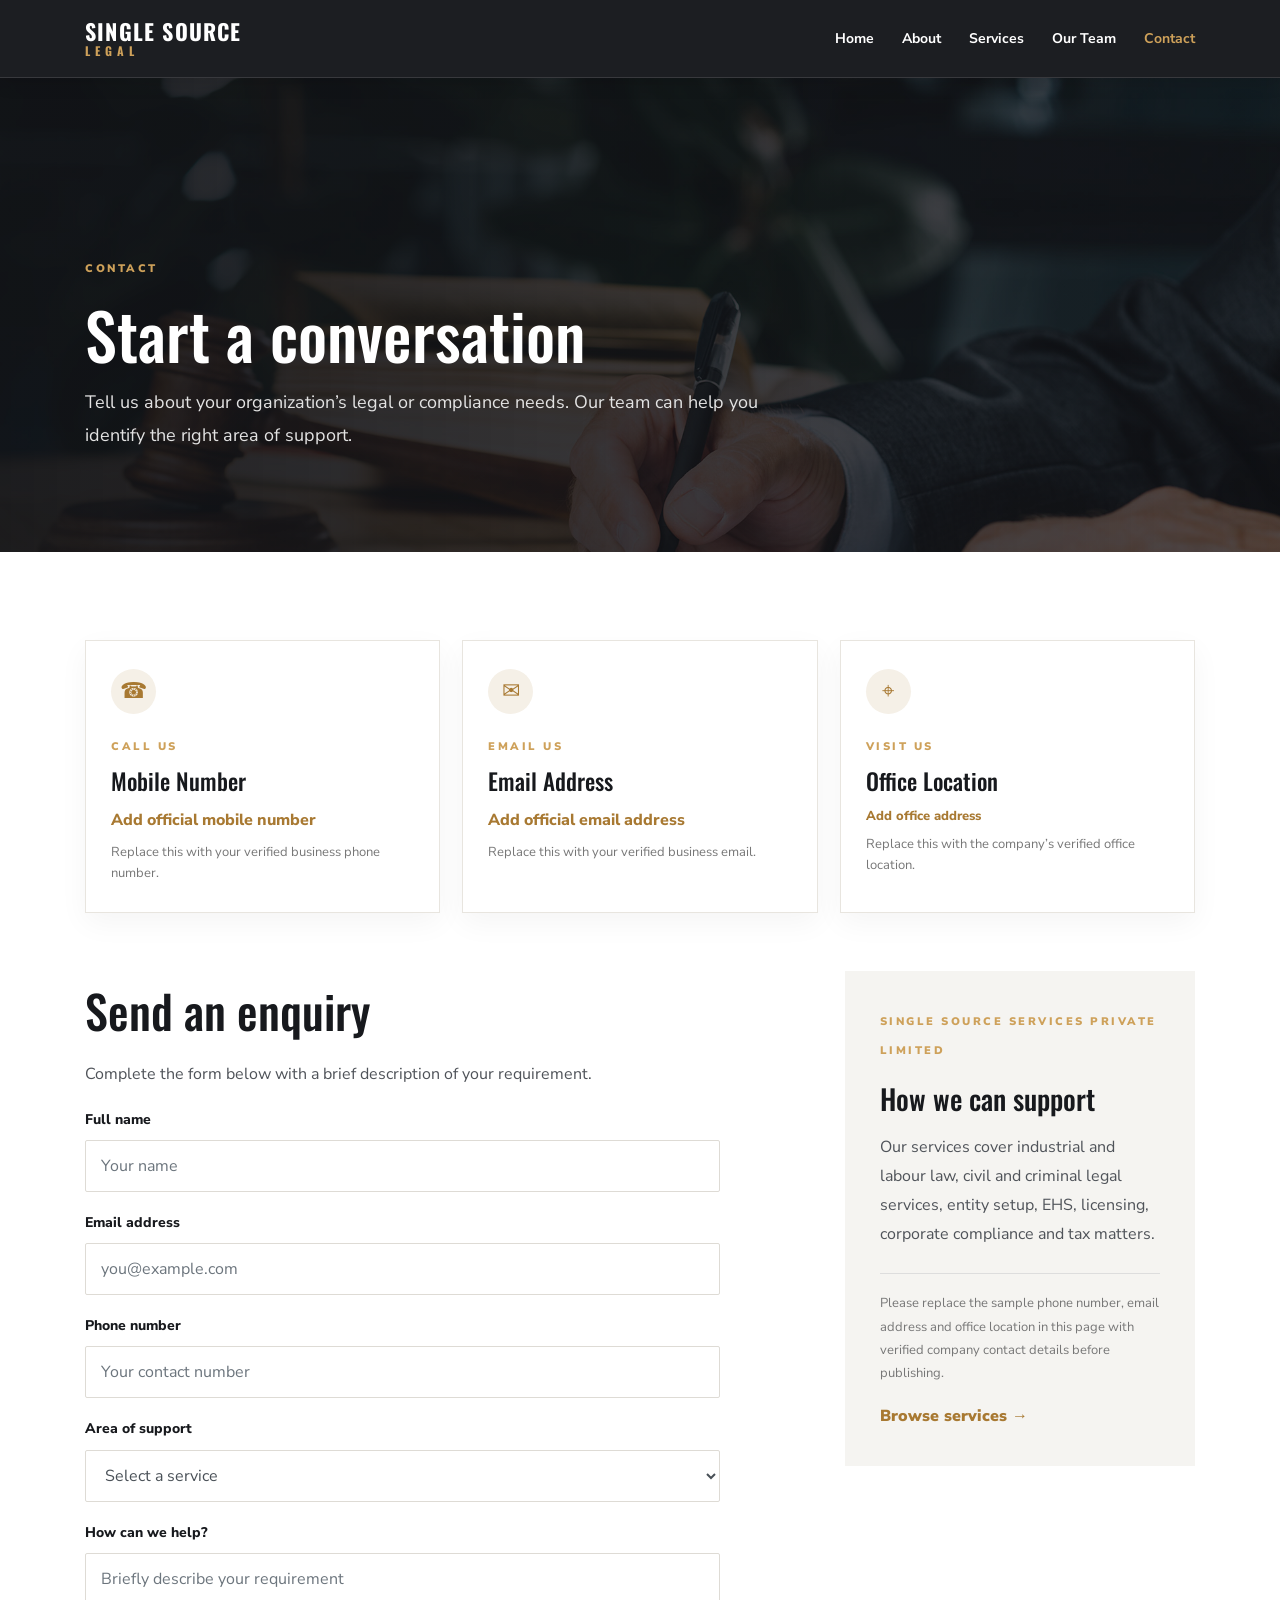
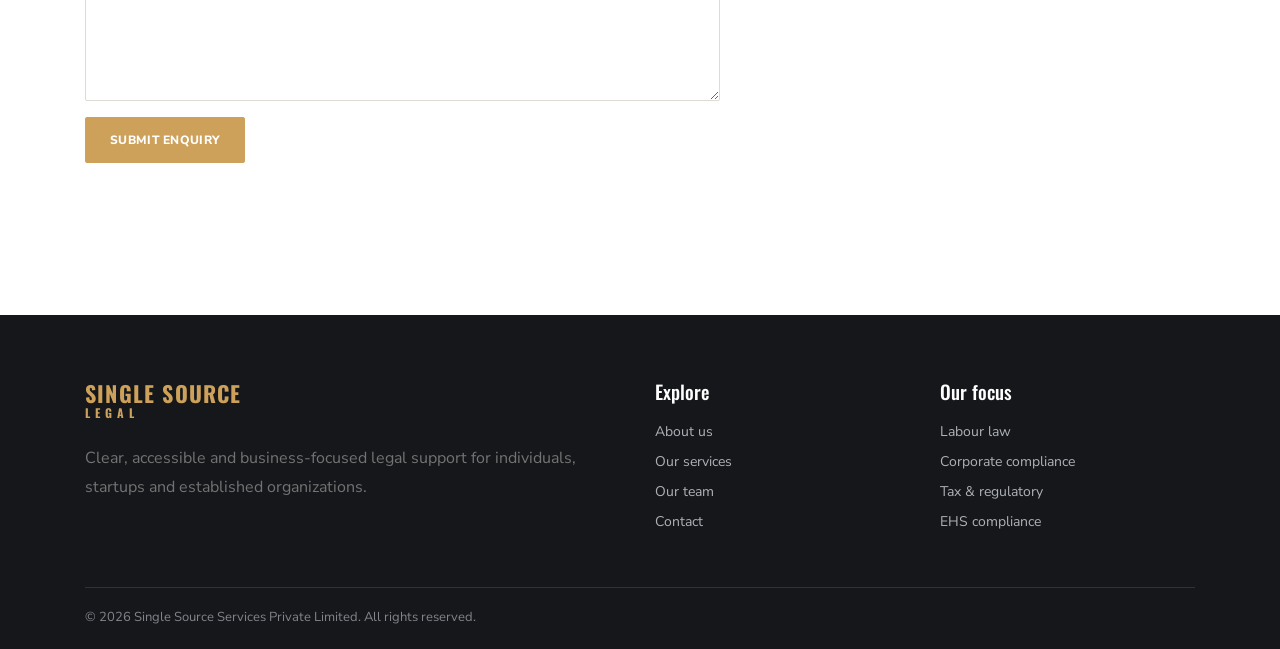
==== contact.html @ 13541a67 "first commit" ====
<!DOCTYPE html><html lang="en"><head><meta charset="utf-8"><meta name="viewport" content="width=device-width, initial-scale=1"><meta name="description" content="Single Source Legal Services provides business-focused legal, labour, corporate compliance and regulatory support."><title>Contact Us | Single Source Legal Services</title><link rel="preconnect" href="https://fonts.googleapis.com"><link href="https://fonts.googleapis.com/css?family=Nunito+Sans:300,400,600,700,800,900|Oswald:400,500,600,700" rel="stylesheet"><link rel="stylesheet" href="css/bootstrap.min.css"><link rel="stylesheet" href="fonts/icomoon/style.css"><link rel="stylesheet" href="css/style.css"><link rel="stylesheet" href="css/custom.css"></head><body><header class="site-header"><div class="container nav-wrap"><a class="brand" href="index.html">SINGLE SOURCE<span>LEGAL</span></a><button class="nav-toggle" aria-label="Toggle navigation" aria-expanded="false"><span></span><span></span><span></span></button><nav class="main-nav"><ul><li class=""><a href="index.html">Home</a></li><li class=""><a href="about.html">About</a></li><li class=""><a href="services.html">Services</a></li><li class=""><a href="team.html">Our Team</a></li><li class="active"><a href="contact.html">Contact</a></li></ul></nav></div></header><main><section class="page-hero"><div class="container"><span class="eyebrow">CONTACT</span><h1>Start a conversation</h1><p>Tell us about your organization’s legal or compliance needs. Our team can help you identify the right area of support.</p></div></section><section class="section-pad"><div class="container">
<div class="contact-info-grid">
  <article class="contact-info-card"><span class="contact-info-icon">☎</span><span class="eyebrow">CALL US</span><h3>Mobile Number</h3><a href="tel:+910000000000">Add official mobile number</a><p>Replace this with your verified business phone number.</p></article>
  <article class="contact-info-card"><span class="contact-info-icon">✉</span><span class="eyebrow">EMAIL US</span><h3>Email Address</h3><a href="mailto:info@example.com">Add official email address</a><p>Replace this with your verified business email.</p></article>
  <article class="contact-info-card"><span class="contact-info-icon">⌖</span><span class="eyebrow">VISIT US</span><h3>Office Location</h3><p class="contact-value">Add office address</p><p>Replace this with the company’s verified office location.</p></article>
</div>
<div class="row"><div class="col-lg-7 mb-5"><h2 class="section-heading">Send an enquiry</h2><p>Complete the form below with a brief description of your requirement.</p><form id="contactForm" method="POST" action="https://api.web3forms.com/submit">
<input type="hidden" name="access_key" value="YOUR_WEB3FORMS_ACCESS_KEY">
<input type="hidden" name="subject" value="New Enquiry - Single Source Legal Services">
<input type="hidden" name="from_name" value="Single Source Legal Services Website">
<input type="checkbox" name="botcheck" class="hidden" style="display:none"><div class="form-group"><label for="name">Full name</label><input class="form-control" id="name" name="name" required placeholder="Your name"></div><div class="form-group"><label for="email">Email address</label><input class="form-control" id="email" name="email" type="email" required placeholder="you@example.com"></div><div class="form-group"><label for="phone">Phone number</label><input class="form-control" id="phone" name="phone" placeholder="Your contact number"></div><div class="form-group"><label for="service">Area of support</label><select class="form-control" id="service" name="service" required><option value="">Select a service</option><option>Industrial & Labour Law Support</option><option>Civil and Criminal Legal Services</option><option>Entity Registration & Setup</option><option>EHS (Environment, Health & Safety)</option><option>Licenses, Registrations & End to End Compliance Solutions</option><option>Corporate Compliance</option><option>Tax & Regulatory Compliance</option></select></div><div class="form-group"><label for="message">How can we help?</label><textarea class="form-control" id="message" name="message" rows="5" required placeholder="Briefly describe your requirement"></textarea></div><button class="btn btn-primary" id="submitBtn" type="submit">Submit Enquiry</button><p id="formNotice" class="form-notice" role="status"></p></form></div><div class="col-lg-4 offset-lg-1"><div class="contact-panel"><span class="eyebrow">SINGLE SOURCE SERVICES PRIVATE LIMITED</span><h3>How we can support</h3><p>Our services cover industrial and labour law, civil and criminal legal services, entity setup, EHS, licensing, corporate compliance and tax matters.</p><p class="small-note">Please replace the sample phone number, email address and office location in this page with verified company contact details before publishing.</p><a class="text-link" href="services.html">Browse services →</a></div></div></div></div></section></main><footer class="site-footer"><div class="container"><div class="row"><div class="col-lg-6 mb-4"><a class="brand footer-brand" href="index.html">SINGLE SOURCE<span>LEGAL</span></a><p class="mt-3">Clear, accessible and business-focused legal support for individuals, startups and established organizations.</p></div><div class="col-lg-3 col-6"><h4>Explore</h4><a href="about.html">About us</a><a href="services.html">Our services</a><a href="team.html">Our team</a><a href="contact.html">Contact</a></div><div class="col-lg-3 col-6"><h4>Our focus</h4><a href="services.html">Labour law</a><a href="services.html">Corporate compliance</a><a href="services.html">Tax & regulatory</a><a href="services.html">EHS compliance</a></div></div><div class="copyright">© <span id="year"></span> Single Source Services Private Limited. All rights reserved.</div></div></footer><script src="js/jquery-3.3.1.min.js"></script><script src="js/bootstrap.min.js"></script><script src="js/custom.js"></script></body></html>
---- fonts/icomoon/style.css ----
@font-face {
  font-family: 'icomoon';
  src:  url('fonts/icomoon.eot?10si43');
  src:  url('fonts/icomoon.eot?10si43#iefix') format('embedded-opentype'),
    url('fonts/icomoon.ttf?10si43') format('truetype'),
    url('fonts/icomoon.woff?10si43') format('woff'),
    url('fonts/icomoon.svg?10si43#icomoon') format('svg');
  font-weight: normal;
  font-style: normal;
}

[class^="icon-"], [class*=" icon-"] {
  /* use !important to prevent issues with browser extensions that change fonts */
  font-family: 'icomoon' !important;
  speak: none;
  font-style: normal;
  font-weight: normal;
  font-variant: normal;
  text-transform: none;
  line-height: 1;

  /* Better Font Rendering =========== */
  -webkit-font-smoothing: antialiased;
  -moz-osx-font-smoothing: grayscale;
}

.icon-asterisk:before {
  content: "\f069";
}
.icon-plus:before {
  content: "\f067";
}
.icon-question:before {
  content: "\f128";
}
.icon-minus:before {
  content: "\f068";
}
.icon-glass:before {
  content: "\f000";
}
.icon-music:before {
  content: "\f001";
}
.icon-search:before {
  content: "\f002";
}
.icon-envelope-o:before {
  content: "\f003";
}
.icon-heart:before {
  content: "\f004";
}
.icon-star:before {
  content: "\f005";
}
.icon-star-o:before {
  content: "\f006";
}
.icon-user:before {
  content: "\f007";
}
.icon-film:before {
  content: "\f008";
}
.icon-th-large:before {
  content: "\f009";
}
.icon-th:before {
  content: "\f00a";
}
.icon-th-list:before {
  content: "\f00b";
}
.icon-check:before {
  content: "\f00c";
}
.icon-close:before {
  content: "\f00d";
}
.icon-remove:before {
  content: "\f00d";
}
.icon-times:before {
  content: "\f00d";
}
.icon-search-plus:before {
  content: "\f00e";
}
.icon-search-minus:before {
  content: "\f010";
}
.icon-power-off:before {
  content: "\f011";
}
.icon-signal:before {
  content: "\f012";
}
.icon-cog:before {
  content: "\f013";
}
.icon-gear:before {
  content: "\f013";
}
.icon-trash-o:before {
  content: "\f014";
}
.icon-home:before {
  content: "\f015";
}
.icon-file-o:before {
  content: "\f016";
}
.icon-clock-o:before {
  content: "\f017";
}
.icon-road:before {
  content: "\f018";
}
.icon-download:before {
  content: "\f019";
}
.icon-arrow-circle-o-down:before {
  content: "\f01a";
}
.icon-arrow-circle-o-up:before {
  content: "\f01b";
}
.icon-inbox:before {
  content: "\f01c";
}
.icon-play-circle-o:before {
  content: "\f01d";
}
.icon-repeat:before {
  content: "\f01e";
}
.icon-rotate-right:before {
  content: "\f01e";
}
.icon-refresh:before {
  content: "\f021";
}
.icon-list-alt:before {
  content: "\f022";
}
.icon-lock:before {
  content: "\f023";
}
.icon-flag:before {
  content: "\f024";
}
.icon-headphones:before {
  content: "\f025";
}
.icon-volume-off:before {
  content: "\f026";
}
.icon-volume-down:before {
  content: "\f027";
}
.icon-volume-up:before {
  content: "\f028";
}
.icon-qrcode:before {
  content: "\f029";
}
.icon-barcode:before {
  content: "\f02a";
}
.icon-tag:before {
  content: "\f02b";
}
.icon-tags:before {
  content: "\f02c";
}
.icon-book:before {
  content: "\f02d";
}
.icon-bookmark:before {
  content: "\f02e";
}
.icon-print:before {
  content: "\f02f";
}
.icon-camera:before {
  content: "\f030";
}
.icon-font:before {
  content: "\f031";
}
.icon-bold:before {
  content: "\f032";
}
.icon-italic:before {
  content: "\f033";
}
.icon-text-height:before {
  content: "\f034";
}
.icon-text-width:before {
  content: "\f035";
}
.icon-align-left:before {
  content: "\f036";
}
.icon-align-center:before {
  content: "\f037";
}
.icon-align-right:before {
  content: "\f038";
}
.icon-align-justify:before {
  content: "\f039";
}
.icon-list:before {
  content: "\f03a";
}
.icon-dedent:before {
  content: "\f03b";
}
.icon-outdent:before {
  content: "\f03b";
}
.icon-indent:before {
  content: "\f03c";
}
.icon-video-camera:before {
  content: "\f03d";
}
.icon-image:before {
  content: "\f03e";
}
.icon-photo:before {
  content: "\f03e";
}
.icon-picture-o:before {
  content: "\f03e";
}
.icon-pencil:before {
  content: "\f040";
}
.icon-map-marker:before {
  content: "\f041";
}
.icon-adjust:before {
  content: "\f042";
}
.icon-tint:before {
  content: "\f043";
}
.icon-edit:before {
  content: "\f044";
}
.icon-pencil-square-o:before {
  content: "\f044";
}
.icon-share-square-o:before {
  content: "\f045";
}
.icon-check-square-o:before {
  content: "\f046";
}
.icon-arrows:before {
  content: "\f047";
}
.icon-step-backward:before {
  content: "\f048";
}
.icon-fast-backward:before {
  content: "\f049";
}
.icon-backward:before {
  content: "\f04a";
}
.icon-play:before {
  content: "\f04b";
}
.icon-pause:before {
  content: "\f04c";
}
.icon-stop:before {
  content: "\f04d";
}
.icon-forward:before {
  content: "\f04e";
}
.icon-fast-forward:before {
  content: "\f050";
}
.icon-step-forward:before {
  content: "\f051";
}
.icon-eject:before {
  content: "\f052";
}
.icon-chevron-left:before {
  content: "\f053";
}
.icon-chevron-right:before {
  content: "\f054";
}
.icon-plus-circle:before {
  content: "\f055";
}
.icon-minus-circle:before {
  content: "\f056";
}
.icon-times-circle:before {
  content: "\f057";
}
.icon-check-circle:before {
  content: "\f058";
}
.icon-question-circle:before {
  content: "\f059";
}
.icon-info-circle:before {
  content: "\f05a";
}
.icon-crosshairs:before {
  content: "\f05b";
}
.icon-times-circle-o:before {
  content: "\f05c";
}
.icon-check-circle-o:before {
  content: "\f05d";
}
.icon-ban:before {
  content: "\f05e";
}
.icon-arrow-left:before {
  content: "\f060";
}
.icon-arrow-right:before {
  content: "\f061";
}
.icon-arrow-up:before {
  content: "\f062";
}
.icon-arrow-down:before {
  content: "\f063";
}
.icon-mail-forward:before {
  content: "\f064";
}
.icon-share:before {
  content: "\f064";
}
.icon-expand:before {
  content: "\f065";
}
.icon-compress:before {
  content: "\f066";
}
.icon-exclamation-circle:before {
  content: "\f06a";
}
.icon-gift:before {
  content: "\f06b";
}
.icon-leaf:before {
  content: "\f06c";
}
.icon-fire:before {
  content: "\f06d";
}
.icon-eye:before {
  content: "\f06e";
}
.icon-eye-slash:before {
  content: "\f070";
}
.icon-exclamation-triangle:before {
  content: "\f071";
}
.icon-warning:before {
  content: "\f071";
}
.icon-plane:before {
  content: "\f072";
}
.icon-calendar:before {
  content: "\f073";
}
.icon-random:before {
  content: "\f074";
}
.icon-comment:before {
  content: "\f075";
}
.icon-magnet:before {
  content: "\f076";
}
.icon-chevron-up:before {
  content: "\f077";
}
.icon-chevron-down:before {
  content: "\f078";
}
.icon-retweet:before {
  content: "\f079";
}
.icon-shopping-cart:before {
  content: "\f07a";
}
.icon-folder:before {
  content: "\f07b";
}
.icon-folder-open:before {
  content: "\f07c";
}
.icon-arrows-v:before {
  content: "\f07d";
}
.icon-arrows-h:before {
  content: "\f07e";
}
.icon-bar-chart:before {
  content: "\f080";
}
.icon-bar-chart-o:before {
  content: "\f080";
}
.icon-twitter-square:before {
  content: "\f081";
}
.icon-facebook-square:before {
  content: "\f082";
}
.icon-camera-retro:before {
  content: "\f083";
}
.icon-key:before {
  content: "\f084";
}
.icon-cogs:before {
  content: "\f085";
}
.icon-gears:before {
  content: "\f085";
}
.icon-comments:before {
  content: "\f086";
}
.icon-thumbs-o-up:before {
  content: "\f087";
}
.icon-thumbs-o-down:before {
  content: "\f088";
}
.icon-star-half:before {
  content: "\f089";
}
.icon-heart-o:before {
  content: "\f08a";
}
.icon-sign-out:before {
  content: "\f08b";
}
.icon-linkedin-square:before {
  content: "\f08c";
}
.icon-thumb-tack:before {
  content: "\f08d";
}
.icon-external-link:before {
  content: "\f08e";
}
.icon-sign-in:before {
  content: "\f090";
}
.icon-trophy:before {
  content: "\f091";
}
.icon-github-square:before {
  content: "\f092";
}
.icon-upload:before {
  content: "\f093";
}
.icon-lemon-o:before {
  content: "\f094";
}
.icon-phone:before {
  content: "\f095";
}
.icon-square-o:before {
  content: "\f096";
}
.icon-bookmark-o:before {
  content: "\f097";
}
.icon-phone-square:before {
  content: "\f098";
}
.icon-twitter:before {
  content: "\f099";
}
.icon-facebook:before {
  content: "\f09a";
}
.icon-facebook-f:before {
  content: "\f09a";
}
.icon-github:before {
  content: "\f09b";
}
.icon-unlock:before {
  content: "\f09c";
}
.icon-credit-card:before {
  content: "\f09d";
}
.icon-feed:before {
  content: "\f09e";
}
.icon-rss:before {
  content: "\f09e";
}
.icon-hdd-o:before {
  content: "\f0a0";
}
.icon-bullhorn:before {
  content: "\f0a1";
}
.icon-bell-o:before {
  content: "\f0a2";
}
.icon-certificate:before {
  content: "\f0a3";
}
.icon-hand-o-right:before {
  content: "\f0a4";
}
.icon-hand-o-left:before {
  content: "\f0a5";
}
.icon-hand-o-up:before {
  content: "\f0a6";
}
.icon-hand-o-down:before {
  content: "\f0a7";
}
.icon-arrow-circle-left:before {
  content: "\f0a8";
}
.icon-arrow-circle-right:before {
  content: "\f0a9";
}
.icon-arrow-circle-up:before {
  content: "\f0aa";
}
.icon-arrow-circle-down:before {
  content: "\f0ab";
}
.icon-globe:before {
  content: "\f0ac";
}
.icon-wrench:before {
  content: "\f0ad";
}
.icon-tasks:before {
  content: "\f0ae";
}
.icon-filter:before {
  content: "\f0b0";
}
.icon-briefcase:before {
  content: "\f0b1";
}
.icon-arrows-alt:before {
  content: "\f0b2";
}
.icon-group:before {
  content: "\f0c0";
}
.icon-users:before {
  content: "\f0c0";
}
.icon-chain:before {
  content: "\f0c1";
}
.icon-link:before {
  content: "\f0c1";
}
.icon-cloud:before {
  content: "\f0c2";
}
.icon-flask:before {
  content: "\f0c3";
}
.icon-cut:before {
  content: "\f0c4";
}
.icon-scissors:before {
  content: "\f0c4";
}
.icon-copy:before {
  content: "\f0c5";
}
.icon-files-o:before {
  content: "\f0c5";
}
.icon-paperclip:before {
  content: "\f0c6";
}
.icon-floppy-o:before {
  content: "\f0c7";
}
.icon-save:before {
  content: "\f0c7";
}
.icon-square:before {
  content: "\f0c8";
}
.icon-bars:before {
  content: "\f0c9";
}
.icon-navicon:before {
  content: "\f0c9";
}
.icon-reorder:before {
  content: "\f0c9";
}
.icon-list-ul:before {
  content: "\f0ca";
}
.icon-list-ol:before {
  content: "\f0cb";
}
.icon-strikethrough:before {
  content: "\f0cc";
}
.icon-underline:before {
  content: "\f0cd";
}
.icon-table:before {
  content: "\f0ce";
}
.icon-magic:before {
  content: "\f0d0";
}
.icon-truck:before {
  content: "\f0d1";
}
.icon-pinterest:before {
  content: "\f0d2";
}
.icon-pinterest-square:before {
  content: "\f0d3";
}
.icon-google-plus-square:before {
  content: "\f0d4";
}
.icon-google-plus:before {
  content: "\f0d5";
}
.icon-money:before {
  content: "\f0d6";
}
.icon-caret-down:before {
  content: "\f0d7";
}
.icon-caret-up:before {
  content: "\f0d8";
}
.icon-caret-left:before {
  content: "\f0d9";
}
.icon-caret-right:before {
  content: "\f0da";
}
.icon-columns:before {
  content: "\f0db";
}
.icon-sort:before {
  content: "\f0dc";
}
.icon-unsorted:before {
  content: "\f0dc";
}
.icon-sort-desc:before {
  content: "\f0dd";
}
.icon-sort-down:before {
  content: "\f0dd";
}
.icon-sort-asc:before {
  content: "\f0de";
}
.icon-sort-up:before {
  content: "\f0de";
}
.icon-envelope:before {
  content: "\f0e0";
}
.icon-linkedin:before {
  content: "\f0e1";
}
.icon-rotate-left:before {
  content: "\f0e2";
}
.icon-undo:before {
  content: "\f0e2";
}
.icon-gavel:before {
  content: "\f0e3";
}
.icon-legal:before {
  content: "\f0e3";
}
.icon-dashboard:before {
  content: "\f0e4";
}
.icon-tachometer:before {
  content: "\f0e4";
}
.icon-comment-o:before {
  content: "\f0e5";
}
.icon-comments-o:before {
  content: "\f0e6";
}
.icon-bolt:before {
  content: "\f0e7";
}
.icon-flash:before {
  content: "\f0e7";
}
.icon-sitemap:before {
  content: "\f0e8";
}
.icon-umbrella:before {
  content: "\f0e9";
}
.icon-clipboard:before {
  content: "\f0ea";
}
.icon-paste:before {
  content: "\f0ea";
}
.icon-lightbulb-o:before {
  content: "\f0eb";
}
.icon-exchange:before {
  content: "\f0ec";
}
.icon-cloud-download:before {
  content: "\f0ed";
}
.icon-cloud-upload:before {
  content: "\f0ee";
}
.icon-user-md:before {
  content: "\f0f0";
}
.icon-stethoscope:before {
  content: "\f0f1";
}
.icon-suitcase:before {
  content: "\f0f2";
}
.icon-bell:before {
  content: "\f0f3";
}
.icon-coffee:before {
  content: "\f0f4";
}
.icon-cutlery:before {
  content: "\f0f5";
}
.icon-file-text-o:before {
  content: "\f0f6";
}
.icon-building-o:before {
  content: "\f0f7";
}
.icon-hospital-o:before {
  content: "\f0f8";
}
.icon-ambulance:before {
  content: "\f0f9";
}
.icon-medkit:before {
  content: "\f0fa";
}
.icon-fighter-jet:before {
  content: "\f0fb";
}
.icon-beer:before {
  content: "\f0fc";
}
.icon-h-square:before {
  content: "\f0fd";
}
.icon-plus-square:before {
  content: "\f0fe";
}
.icon-angle-double-left:before {
  content: "\f100";
}
.icon-angle-double-right:before {
  content: "\f101";
}
.icon-angle-double-up:before {
  content: "\f102";
}
.icon-angle-double-down:before {
  content: "\f103";
}
.icon-angle-left:before {
  content: "\f104";
}
.icon-angle-right:before {
  content: "\f105";
}
.icon-angle-up:before {
  content: "\f106";
}
.icon-angle-down:before {
  content: "\f107";
}
.icon-desktop:before {
  content: "\f108";
}
.icon-laptop:before {
  content: "\f109";
}
.icon-tablet:before {
  content: "\f10a";
}
.icon-mobile:before {
  content: "\f10b";
}
.icon-mobile-phone:before {
  content: "\f10b";
}
.icon-circle-o:before {
  content: "\f10c";
}
.icon-quote-left:before {
  content: "\f10d";
}
.icon-quote-right:before {
  content: "\f10e";
}
.icon-spinner:before {
  content: "\f110";
}
.icon-circle:before {
  content: "\f111";
}
.icon-mail-reply:before {
  content: "\f112";
}
.icon-reply:before {
  content: "\f112";
}
.icon-github-alt:before {
  content: "\f113";
}
.icon-folder-o:before {
  content: "\f114";
}
.icon-folder-open-o:before {
  content: "\f115";
}
.icon-smile-o:before {
  content: "\f118";
}
.icon-frown-o:before {
  content: "\f119";
}
.icon-meh-o:before {
  content: "\f11a";
}
.icon-gamepad:before {
  content: "\f11b";
}
.icon-keyboard-o:before {
  content: "\f11c";
}
.icon-flag-o:before {
  content: "\f11d";
}
.icon-flag-checkered:before {
  content: "\f11e";
}
.icon-terminal:before {
  content: "\f120";
}
.icon-code:before {
  content: "\f121";
}
.icon-mail-reply-all:before {
  content: "\f122";
}
.icon-reply-all:before {
  content: "\f122";
}
.icon-star-half-empty:before {
  content: "\f123";
}
.icon-star-half-full:before {
  content: "\f123";
}
.icon-star-half-o:before {
  content: "\f123";
}
.icon-location-arrow:before {
  content: "\f124";
}
.icon-crop:before {
  content: "\f125";
}
.icon-code-fork:before {
  content: "\f126";
}
.icon-chain-broken:before {
  content: "\f127";
}
.icon-unlink:before {
  content: "\f127";
}
.icon-info:before {
  content: "\f129";
}
.icon-exclamation:before {
  content: "\f12a";
}
.icon-superscript:before {
  content: "\f12b";
}
.icon-subscript:before {
  content: "\f12c";
}
.icon-eraser:before {
  content: "\f12d";
}
.icon-puzzle-piece:before {
  content: "\f12e";
}
.icon-microphone:before {
  content: "\f130";
}
.icon-microphone-slash:before {
  content: "\f131";
}
.icon-shield:before {
  content: "\f132";
}
.icon-calendar-o:before {
  content: "\f133";
}
.icon-fire-extinguisher:before {
  content: "\f134";
}
.icon-rocket:before {
  content: "\f135";
}
.icon-maxcdn:before {
  content: "\f136";
}
.icon-chevron-circle-left:before {
  content: "\f137";
}
.icon-chevron-circle-right:before {
  content: "\f138";
}
.icon-chevron-circle-up:before {
  content: "\f139";
}
.icon-chevron-circle-down:before {
  content: "\f13a";
}
.icon-html5:before {
  content: "\f13b";
}
.icon-css3:before {
  content: "\f13c";
}
.icon-anchor:before {
  content: "\f13d";
}
.icon-unlock-alt:before {
  content: "\f13e";
}
.icon-bullseye:before {
  content: "\f140";
}
.icon-ellipsis-h:before {
  content: "\f141";
}
.icon-ellipsis-v:before {
  content: "\f142";
}
.icon-rss-square:before {
  content: "\f143";
}
.icon-play-circle:before {
  content: "\f144";
}
.icon-ticket:before {
  content: "\f145";
}
.icon-minus-square:before {
  content: "\f146";
}
.icon-minus-square-o:before {
  content: "\f147";
}
.icon-level-up:before {
  content: "\f148";
}
.icon-level-down:before {
  content: "\f149";
}
.icon-check-square:before {
  content: "\f14a";
}
.icon-pencil-square:before {
  content: "\f14b";
}
.icon-external-link-square:before {
  content: "\f14c";
}
.icon-share-square:before {
  content: "\f14d";
}
.icon-compass:before {
  content: "\f14e";
}
.icon-caret-square-o-down:before {
  content: "\f150";
}
.icon-toggle-down:before {
  content: "\f150";
}
.icon-caret-square-o-up:before {
  content: "\f151";
}
.icon-toggle-up:before {
  content: "\f151";
}
.icon-caret-square-o-right:before {
  content: "\f152";
}
.icon-toggle-right:before {
  content: "\f152";
}
.icon-eur:before {
  content: "\f153";
}
.icon-euro:before {
  content: "\f153";
}
.icon-gbp:before {
  content: "\f154";
}
.icon-dollar:before {
  content: "\f155";
}
.icon-usd:before {
  content: "\f155";
}
.icon-inr:before {
  content: "\f156";
}
.icon-rupee:before {
  content: "\f156";
}
.icon-cny:before {
  content: "\f157";
}
.icon-jpy:before {
  content: "\f157";
}
.icon-rmb:before {
  content: "\f157";
}
.icon-yen:before {
  content: "\f157";
}
.icon-rouble:before {
  content: "\f158";
}
.icon-rub:before {
  content: "\f158";
}
.icon-ruble:before {
  content: "\f158";
}
.icon-krw:before {
  content: "\f159";
}
.icon-won:before {
  content: "\f159";
}
.icon-bitcoin:before {
  content: "\f15a";
}
.icon-btc:before {
  content: "\f15a";
}
.icon-file:before {
  content: "\f15b";
}
.icon-file-text:before {
  content: "\f15c";
}
.icon-sort-alpha-asc:before {
  content: "\f15d";
}
.icon-sort-alpha-desc:before {
  content: "\f15e";
}
.icon-sort-amount-asc:before {
  content: "\f160";
}
.icon-sort-amount-desc:before {
  content: "\f161";
}
.icon-sort-numeric-asc:before {
  content: "\f162";
}
.icon-sort-numeric-desc:before {
  content: "\f163";
}
.icon-thumbs-up:before {
  content: "\f164";
}
.icon-thumbs-down:before {
  content: "\f165";
}
.icon-youtube-square:before {
  content: "\f166";
}
.icon-youtube:before {
  content: "\f167";
}
.icon-xing:before {
  content: "\f168";
}
.icon-xing-square:before {
  content: "\f169";
}
.icon-youtube-play:before {
  content: "\f16a";
}
.icon-dropbox:before {
  content: "\f16b";
}
.icon-stack-overflow:before {
  content: "\f16c";
}
.icon-instagram:before {
  content: "\f16d";
}
.icon-flickr:before {
  content: "\f16e";
}
.icon-adn:before {
  content: "\f170";
}
.icon-bitbucket:before {
  content: "\f171";
}
.icon-bitbucket-square:before {
  content: "\f172";
}
.icon-tumblr:before {
  content: "\f173";
}
.icon-tumblr-square:before {
  content: "\f174";
}
.icon-long-arrow-down:before {
  content: "\f175";
}
.icon-long-arrow-up:before {
  content: "\f176";
}
.icon-long-arrow-left:before {
  content: "\f177";
}
.icon-long-arrow-right:before {
  content: "\f178";
}
.icon-apple:before {
  content: "\f179";
}
.icon-windows:before {
  content: "\f17a";
}
.icon-android:before {
  content: "\f17b";
}
.icon-linux:before {
  content: "\f17c";
}
.icon-dribbble:before {
  content: "\f17d";
}
.icon-skype:before {
  content: "\f17e";
}
.icon-foursquare:before {
  content: "\f180";
}
.icon-trello:before {
  content: "\f181";
}
.icon-female:before {
  content: "\f182";
}
.icon-male:before {
  content: "\f183";
}
.icon-gittip:before {
  content: "\f184";
}
.icon-gratipay:before {
  content: "\f184";
}
.icon-sun-o:before {
  content: "\f185";
}
.icon-moon-o:before {
  content: "\f186";
}
.icon-archive:before {
  content: "\f187";
}
.icon-bug:before {
  content: "\f188";
}
.icon-vk:before {
  content: "\f189";
}
.icon-weibo:before {
  content: "\f18a";
}
.icon-renren:before {
  content: "\f18b";
}
.icon-pagelines:before {
  content: "\f18c";
}
.icon-stack-exchange:before {
  content: "\f18d";
}
.icon-arrow-circle-o-right:before {
  content: "\f18e";
}
.icon-arrow-circle-o-left:before {
  content: "\f190";
}
.icon-caret-square-o-left:before {
  content: "\f191";
}
.icon-toggle-left:before {
  content: "\f191";
}
.icon-dot-circle-o:before {
  content: "\f192";
}
.icon-wheelchair:before {
  content: "\f193";
}
.icon-vimeo-square:before {
  content: "\f194";
}
.icon-try:before {
  content: "\f195";
}
.icon-turkish-lira:before {
  content: "\f195";
}
.icon-plus-square-o:before {
  content: "\f196";
}
.icon-space-shuttle:before {
  content: "\f197";
}
.icon-slack:before {
  content: "\f198";
}
.icon-envelope-square:before {
  content: "\f199";
}
.icon-wordpress:before {
  content: "\f19a";
}
.icon-openid:before {
  content: "\f19b";
}
.icon-bank:before {
  content: "\f19c";
}
.icon-institution:before {
  content: "\f19c";
}
.icon-university:before {
  content: "\f19c";
}
.icon-graduation-cap:before {
  content: "\f19d";
}
.icon-mortar-board:before {
  content: "\f19d";
}
.icon-yahoo:before {
  content: "\f19e";
}
.icon-google:before {
  content: "\f1a0";
}
.icon-reddit:before {
  content: "\f1a1";
}
.icon-reddit-square:before {
  content: "\f1a2";
}
.icon-stumbleupon-circle:before {
  content: "\f1a3";
}
.icon-stumbleupon:before {
  content: "\f1a4";
}
.icon-delicious:before {
  content: "\f1a5";
}
.icon-digg:before {
  content: "\f1a6";
}
.icon-pied-piper-pp:before {
  content: "\f1a7";
}
.icon-pied-piper-alt:before {
  content: "\f1a8";
}
.icon-drupal:before {
  content: "\f1a9";
}
.icon-joomla:before {
  content: "\f1aa";
}
.icon-language:before {
  content: "\f1ab";
}
.icon-fax:before {
  content: "\f1ac";
}
.icon-building:before {
  content: "\f1ad";
}
.icon-child:before {
  content: "\f1ae";
}
.icon-paw:before {
  content: "\f1b0";
}
.icon-spoon:before {
  content: "\f1b1";
}
.icon-cube:before {
  content: "\f1b2";
}
.icon-cubes:before {
  content: "\f1b3";
}
.icon-behance:before {
  content: "\f1b4";
}
.icon-behance-square:before {
  content: "\f1b5";
}
.icon-steam:before {
  content: "\f1b6";
}
.icon-steam-square:before {
  content: "\f1b7";
}
.icon-recycle:before {
  content: "\f1b8";
}
.icon-automobile:before {
  content: "\f1b9";
}
.icon-car:before {
  content: "\f1b9";
}
.icon-cab:before {
  content: "\f1ba";
}
.icon-taxi:before {
  content: "\f1ba";
}
.icon-tree:before {
  content: "\f1bb";
}
.icon-spotify:before {
  content: "\f1bc";
}
.icon-deviantart:before {
  content: "\f1bd";
}
.icon-soundcloud:before {
  content: "\f1be";
}
.icon-database:before {
  content: "\f1c0";
}
.icon-file-pdf-o:before {
  content: "\f1c1";
}
.icon-file-word-o:before {
  content: "\f1c2";
}
.icon-file-excel-o:before {
  content: "\f1c3";
}
.icon-file-powerpoint-o:before {
  content: "\f1c4";
}
.icon-file-image-o:before {
  content: "\f1c5";
}
.icon-file-photo-o:before {
  content: "\f1c5";
}
.icon-file-picture-o:before {
  content: "\f1c5";
}
.icon-file-archive-o:before {
  content: "\f1c6";
}
.icon-file-zip-o:before {
  content: "\f1c6";
}
.icon-file-audio-o:before {
  content: "\f1c7";
}
.icon-file-sound-o:before {
  content: "\f1c7";
}
.icon-file-movie-o:before {
  content: "\f1c8";
}
.icon-file-video-o:before {
  content: "\f1c8";
}
.icon-file-code-o:before {
  content: "\f1c9";
}
.icon-vine:before {
  content: "\f1ca";
}
.icon-codepen:before {
  content: "\f1cb";
}
.icon-jsfiddle:before {
  content: "\f1cc";
}
.icon-life-bouy:before {
  content: "\f1cd";
}
.icon-life-buoy:before {
  content: "\f1cd";
}
.icon-life-ring:before {
  content: "\f1cd";
}
.icon-life-saver:before {
  content: "\f1cd";
}
.icon-support:before {
  content: "\f1cd";
}
.icon-circle-o-notch:before {
  content: "\f1ce";
}
.icon-ra:before {
  content: "\f1d0";
}
.icon-rebel:before {
  content: "\f1d0";
}
.icon-resistance:before {
  content: "\f1d0";
}
.icon-empire:before {
  content: "\f1d1";
}
.icon-ge:before {
  content: "\f1d1";
}
.icon-git-square:before {
  content: "\f1d2";
}
.icon-git:before {
  content: "\f1d3";
}
.icon-hacker-news:before {
  content: "\f1d4";
}
.icon-y-combinator-square:before {
  content: "\f1d4";
}
.icon-yc-square:before {
  content: "\f1d4";
}
.icon-tencent-weibo:before {
  content: "\f1d5";
}
.icon-qq:before {
  content: "\f1d6";
}
.icon-wechat:before {
  content: "\f1d7";
}
.icon-weixin:before {
  content: "\f1d7";
}
.icon-paper-plane:before {
  content: "\f1d8";
}
.icon-send:before {
  content: "\f1d8";
}
.icon-paper-plane-o:before {
  content: "\f1d9";
}
.icon-send-o:before {
  content: "\f1d9";
}
.icon-history:before {
  content: "\f1da";
}
.icon-circle-thin:before {
  content: "\f1db";
}
.icon-header:before {
  content: "\f1dc";
}
.icon-paragraph:before {
  content: "\f1dd";
}
.icon-sliders:before {
  content: "\f1de";
}
.icon-share-alt:before {
  content: "\f1e0";
}
.icon-share-alt-square:before {
  content: "\f1e1";
}
.icon-bomb:before {
  content: "\f1e2";
}
.icon-futbol-o:before {
  content: "\f1e3";
}
.icon-soccer-ball-o:before {
  content: "\f1e3";
}
.icon-tty:before {
  content: "\f1e4";
}
.icon-binoculars:before {
  content: "\f1e5";
}
.icon-plug:before {
  content: "\f1e6";
}
.icon-slideshare:before {
  content: "\f1e7";
}
.icon-twitch:before {
  content: "\f1e8";
}
.icon-yelp:before {
  content: "\f1e9";
}
.icon-newspaper-o:before {
  content: "\f1ea";
}
.icon-wifi:before {
  content: "\f1eb";
}
.icon-calculator:before {
  content: "\f1ec";
}
.icon-paypal:before {
  content: "\f1ed";
}
.icon-google-wallet:before {
  content: "\f1ee";
}
.icon-cc-visa:before {
  content: "\f1f0";
}
.icon-cc-mastercard:before {
  content: "\f1f1";
}
.icon-cc-discover:before {
  content: "\f1f2";
}
.icon-cc-amex:before {
  content: "\f1f3";
}
.icon-cc-paypal:before {
  content: "\f1f4";
}
.icon-cc-stripe:before {
  content: "\f1f5";
}
.icon-bell-slash:before {
  content: "\f1f6";
}
.icon-bell-slash-o:before {
  content: "\f1f7";
}
.icon-trash:before {
  content: "\f1f8";
}
.icon-copyright:before {
  content: "\f1f9";
}
.icon-at:before {
  content: "\f1fa";
}
.icon-eyedropper:before {
  content: "\f1fb";
}
.icon-paint-brush:before {
  content: "\f1fc";
}
.icon-birthday-cake:before {
  content: "\f1fd";
}
.icon-area-chart:before {
  content: "\f1fe";
}
.icon-pie-chart:before {
  content: "\f200";
}
.icon-line-chart:before {
  content: "\f201";
}
.icon-lastfm:before {
  content: "\f202";
}
.icon-lastfm-square:before {
  content: "\f203";
}
.icon-toggle-off:before {
  content: "\f204";
}
.icon-toggle-on:before {
  content: "\f205";
}
.icon-bicycle:before {
  content: "\f206";
}
.icon-bus:before {
  content: "\f207";
}
.icon-ioxhost:before {
  content: "\f208";
}
.icon-angellist:before {
  content: "\f209";
}
.icon-cc:before {
  content: "\f20a";
}
.icon-ils:before {
  content: "\f20b";
}
.icon-shekel:before {
  content: "\f20b";
}
.icon-sheqel:before {
  content: "\f20b";
}
.icon-meanpath:before {
  content: "\f20c";
}
.icon-buysellads:before {
  content: "\f20d";
}
.icon-connectdevelop:before {
  content: "\f20e";
}
.icon-dashcube:before {
  content: "\f210";
}
.icon-forumbee:before {
  content: "\f211";
}
.icon-leanpub:before {
  content: "\f212";
}
.icon-sellsy:before {
  content: "\f213";
}
.icon-shirtsinbulk:before {
  content: "\f214";
}
.icon-simplybuilt:before {
  content: "\f215";
}
.icon-skyatlas:before {
  content: "\f216";
}
.icon-cart-plus:before {
  content: "\f217";
}
.icon-cart-arrow-down:before {
  content: "\f218";
}
.icon-diamond:before {
  content: "\f219";
}
.icon-ship:before {
  content: "\f21a";
}
.icon-user-secret:before {
  content: "\f21b";
}
.icon-motorcycle:before {
  content: "\f21c";
}
.icon-street-view:before {
  content: "\f21d";
}
.icon-heartbeat:before {
  content: "\f21e";
}
.icon-venus:before {
  content: "\f221";
}
.icon-mars:before {
  content: "\f222";
}
.icon-mercury:before {
  content: "\f223";
}
.icon-intersex:before {
  content: "\f224";
}
.icon-transgender:before {
  content: "\f224";
}
.icon-transgender-alt:before {
  content: "\f225";
}
.icon-venus-double:before {
  content: "\f226";
}
.icon-mars-double:before {
  content: "\f227";
}
.icon-venus-mars:before {
  content: "\f228";
}
.icon-mars-stroke:before {
  content: "\f229";
}
.icon-mars-stroke-v:before {
  content: "\f22a";
}
.icon-mars-stroke-h:before {
  content: "\f22b";
}
.icon-neuter:before {
  content: "\f22c";
}
.icon-genderless:before {
  content: "\f22d";
}
.icon-facebook-official:before {
  content: "\f230";
}
.icon-pinterest-p:before {
  content: "\f231";
}
.icon-whatsapp:before {
  content: "\f232";
}
.icon-server:before {
  content: "\f233";
}
.icon-user-plus:before {
  content: "\f234";
}
.icon-user-times:before {
  content: "\f235";
}
.icon-bed:before {
  content: "\f236";
}
.icon-hotel:before {
  content: "\f236";
}
.icon-viacoin:before {
  content: "\f237";
}
.icon-train:before {
  content: "\f238";
}
.icon-subway:before {
  content: "\f239";
}
.icon-medium:before {
  content: "\f23a";
}
.icon-y-combinator:before {
  content: "\f23b";
}
.icon-yc:before {
  content: "\f23b";
}
.icon-optin-monster:before {
  content: "\f23c";
}
.icon-opencart:before {
  content: "\f23d";
}
.icon-expeditedssl:before {
  content: "\f23e";
}
.icon-battery:before {
  content: "\f240";
}
.icon-battery-4:before {
  content: "\f240";
}
.icon-battery-full:before {
  content: "\f240";
}
.icon-battery-3:before {
  content: "\f241";
}
.icon-battery-three-quarters:before {
  content: "\f241";
}
.icon-battery-2:before {
  content: "\f242";
}
.icon-battery-half:before {
  content: "\f242";
}
.icon-battery-1:before {
  content: "\f243";
}
.icon-battery-quarter:before {
  content: "\f243";
}
.icon-battery-0:before {
  content: "\f244";
}
.icon-battery-empty:before {
  content: "\f244";
}
.icon-mouse-pointer:before {
  content: "\f245";
}
.icon-i-cursor:before {
  content: "\f246";
}
.icon-object-group:before {
  content: "\f247";
}
.icon-object-ungroup:before {
  content: "\f248";
}
.icon-sticky-note:before {
  content: "\f249";
}
.icon-sticky-note-o:before {
  content: "\f24a";
}
.icon-cc-jcb:before {
  content: "\f24b";
}
.icon-cc-diners-club:before {
  content: "\f24c";
}
.icon-clone:before {
  content: "\f24d";
}
.icon-balance-scale:before {
  content: "\f24e";
}
.icon-hourglass-o:before {
  content: "\f250";
}
.icon-hourglass-1:before {
  content: "\f251";
}
.icon-hourglass-start:before {
  content: "\f251";
}
.icon-hourglass-2:before {
  content: "\f252";
}
.icon-hourglass-half:before {
  content: "\f252";
}
.icon-hourglass-3:before {
  content: "\f253";
}
.icon-hourglass-end:before {
  content: "\f253";
}
.icon-hourglass:before {
  content: "\f254";
}
.icon-hand-grab-o:before {
  content: "\f255";
}
.icon-hand-rock-o:before {
  content: "\f255";
}
.icon-hand-paper-o:before {
  content: "\f256";
}
.icon-hand-stop-o:before {
  content: "\f256";
}
.icon-hand-scissors-o:before {
  content: "\f257";
}
.icon-hand-lizard-o:before {
  content: "\f258";
}
.icon-hand-spock-o:before {
  content: "\f259";
}
.icon-hand-pointer-o:before {
  content: "\f25a";
}
.icon-hand-peace-o:before {
  content: "\f25b";
}
.icon-trademark:before {
  content: "\f25c";
}
.icon-registered:before {
  content: "\f25d";
}
.icon-creative-commons:before {
  content: "\f25e";
}
.icon-gg:before {
  content: "\f260";
}
.icon-gg-circle:before {
  content: "\f261";
}
.icon-tripadvisor:before {
  content: "\f262";
}
.icon-odnoklassniki:before {
  content: "\f263";
}
.icon-odnoklassniki-square:before {
  content: "\f264";
}
.icon-get-pocket:before {
  content: "\f265";
}
.icon-wikipedia-w:before {
  content: "\f266";
}
.icon-safari:before {
  content: "\f267";
}
.icon-chrome:before {
  content: "\f268";
}
.icon-firefox:before {
  content: "\f269";
}
.icon-opera:before {
  content: "\f26a";
}
.icon-internet-explorer:before {
  content: "\f26b";
}
.icon-television:before {
  content: "\f26c";
}
.icon-tv:before {
  content: "\f26c";
}
.icon-contao:before {
  content: "\f26d";
}
.icon-500px:before {
  content: "\f26e";
}
.icon-amazon:before {
  content: "\f270";
}
.icon-calendar-plus-o:before {
  content: "\f271";
}
.icon-calendar-minus-o:before {
  content: "\f272";
}
.icon-calendar-times-o:before {
  content: "\f273";
}
.icon-calendar-check-o:before {
  content: "\f274";
}
.icon-industry:before {
  content: "\f275";
}
.icon-map-pin:before {
  content: "\f276";
}
.icon-map-signs:before {
  content: "\f277";
}
.icon-map-o:before {
  content: "\f278";
}
.icon-map:before {
  content: "\f279";
}
.icon-commenting:before {
  content: "\f27a";
}
.icon-commenting-o:before {
  content: "\f27b";
}
.icon-houzz:before {
  content: "\f27c";
}
.icon-vimeo:before {
  content: "\f27d";
}
.icon-black-tie:before {
  content: "\f27e";
}
.icon-fonticons:before {
  content: "\f280";
}
.icon-reddit-alien:before {
  content: "\f281";
}
.icon-edge:before {
  content: "\f282";
}
.icon-credit-card-alt:before {
  content: "\f283";
}
.icon-codiepie:before {
  content: "\f284";
}
.icon-modx:before {
  content: "\f285";
}
.icon-fort-awesome:before {
  content: "\f286";
}
.icon-usb:before {
  content: "\f287";
}
.icon-product-hunt:before {
  content: "\f288";
}
.icon-mixcloud:before {
  content: "\f289";
}
.icon-scribd:before {
  content: "\f28a";
}
.icon-pause-circle:before {
  content: "\f28b";
}
.icon-pause-circle-o:before {
  content: "\f28c";
}
.icon-stop-circle:before {
  content: "\f28d";
}
.icon-stop-circle-o:before {
  content: "\f28e";
}
.icon-shopping-bag:before {
  content: "\f290";
}
.icon-shopping-basket:before {
  content: "\f291";
}
.icon-hashtag:before {
  content: "\f292";
}
.icon-bluetooth:before {
  content: "\f293";
}
.icon-bluetooth-b:before {
  content: "\f294";
}
.icon-percent:before {
  content: "\f295";
}
.icon-gitlab:before {
  content: "\f296";
}
.icon-wpbeginner:before {
  content: "\f297";
}
.icon-wpforms:before {
  content: "\f298";
}
.icon-envira:before {
  content: "\f299";
}
.icon-universal-access:before {
  content: "\f29a";
}
.icon-wheelchair-alt:before {
  content: "\f29b";
}
.icon-question-circle-o:before {
  content: "\f29c";
}
.icon-blind:before {
  content: "\f29d";
}
.icon-audio-description:before {
  content: "\f29e";
}
.icon-volume-control-phone:before {
  content: "\f2a0";
}
.icon-braille:before {
  content: "\f2a1";
}
.icon-assistive-listening-systems:before {
  content: "\f2a2";
}
.icon-american-sign-language-interpreting:before {
  content: "\f2a3";
}
.icon-asl-interpreting:before {
  content: "\f2a3";
}
.icon-deaf:before {
  content: "\f2a4";
}
.icon-deafness:before {
  content: "\f2a4";
}
.icon-hard-of-hearing:before {
  content: "\f2a4";
}
.icon-glide:before {
  content: "\f2a5";
}
.icon-glide-g:before {
  content: "\f2a6";
}
.icon-sign-language:before {
  content: "\f2a7";
}
.icon-signing:before {
  content: "\f2a7";
}
.icon-low-vision:before {
  content: "\f2a8";
}
.icon-viadeo:before {
  content: "\f2a9";
}
.icon-viadeo-square:before {
  content: "\f2aa";
}
.icon-snapchat:before {
  content: "\f2ab";
}
.icon-snapchat-ghost:before {
  content: "\f2ac";
}
.icon-snapchat-square:before {
  content: "\f2ad";
}
.icon-pied-piper:before {
  content: "\f2ae";
}
.icon-first-order:before {
  content: "\f2b0";
}
.icon-yoast:before {
  content: "\f2b1";
}
.icon-themeisle:before {
  content: "\f2b2";
}
.icon-google-plus-circle:before {
  content: "\f2b3";
}
.icon-google-plus-official:before {
  content: "\f2b3";
}
.icon-fa:before {
  content: "\f2b4";
}
.icon-font-awesome:before {
  content: "\f2b4";
}
.icon-handshake-o:before {
  content: "\f2b5";
}
.icon-envelope-open:before {
  content: "\f2b6";
}
.icon-envelope-open-o:before {
  content: "\f2b7";
}
.icon-linode:before {
  content: "\f2b8";
}
.icon-address-book:before {
  content: "\f2b9";
}
.icon-address-book-o:before {
  content: "\f2ba";
}
.icon-address-card:before {
  content: "\f2bb";
}
.icon-vcard:before {
  content: "\f2bb";
}
.icon-address-card-o:before {
  content: "\f2bc";
}
.icon-vcard-o:before {
  content: "\f2bc";
}
.icon-user-circle:before {
  content: "\f2bd";
}
.icon-user-circle-o:before {
  content: "\f2be";
}
.icon-user-o:before {
  content: "\f2c0";
}
.icon-id-badge:before {
  content: "\f2c1";
}
.icon-drivers-license:before {
  content: "\f2c2";
}
.icon-id-card:before {
  content: "\f2c2";
}
.icon-drivers-license-o:before {
  content: "\f2c3";
}
.icon-id-card-o:before {
  content: "\f2c3";
}
.icon-quora:before {
  content: "\f2c4";
}
.icon-free-code-camp:before {
  content: "\f2c5";
}
.icon-telegram:before {
  content: "\f2c6";
}
.icon-thermometer:before {
  content: "\f2c7";
}
.icon-thermometer-4:before {
  content: "\f2c7";
}
.icon-thermometer-full:before {
  content: "\f2c7";
}
.icon-thermometer-3:before {
  content: "\f2c8";
}
.icon-thermometer-three-quarters:before {
  content: "\f2c8";
}
.icon-thermometer-2:before {
  content: "\f2c9";
}
.icon-thermometer-half:before {
  content: "\f2c9";
}
.icon-thermometer-1:before {
  content: "\f2ca";
}
.icon-thermometer-quarter:before {
  content: "\f2ca";
}
.icon-thermometer-0:before {
  content: "\f2cb";
}
.icon-thermometer-empty:before {
  content: "\f2cb";
}
.icon-shower:before {
  content: "\f2cc";
}
.icon-bath:before {
  content: "\f2cd";
}
.icon-bathtub:before {
  content: "\f2cd";
}
.icon-s15:before {
  content: "\f2cd";
}
.icon-podcast:before {
  content: "\f2ce";
}
.icon-window-maximize:before {
  content: "\f2d0";
}
.icon-window-minimize:before {
  content: "\f2d1";
}
.icon-window-restore:before {
  content: "\f2d2";
}
.icon-times-rectangle:before {
  content: "\f2d3";
}
.icon-window-close:before {
  content: "\f2d3";
}
.icon-times-rectangle-o:before {
  content: "\f2d4";
}
.icon-window-close-o:before {
  content: "\f2d4";
}
.icon-bandcamp:before {
  content: "\f2d5";
}
.icon-grav:before {
  content: "\f2d6";
}
.icon-etsy:before {
  content: "\f2d7";
}
.icon-imdb:before {
  content: "\f2d8";
}
.icon-ravelry:before {
  content: "\f2d9";
}
.icon-eercast:before {
  content: "\f2da";
}
.icon-microchip:before {
  content: "\f2db";
}
.icon-snowflake-o:before {
  content: "\f2dc";
}
.icon-superpowers:before {
  content: "\f2dd";
}
.icon-wpexplorer:before {
  content: "\f2de";
}
.icon-meetup:before {
  content: "\f2e0";
}
.icon-3d_rotation:before {
  content: "\e84d";
}
.icon-ac_unit:before {
  content: "\eb3b";
}
.icon-alarm:before {
  content: "\e855";
}
.icon-access_alarms:before {
  content: "\e191";
}
.icon-schedule:before {
  content: "\e8b5";
}
.icon-accessibility:before {
  content: "\e84e";
}
.icon-accessible:before {
  content: "\e914";
}
.icon-account_balance:before {
  content: "\e84f";
}
.icon-account_balance_wallet:before {
  content: "\e850";
}
.icon-account_box:before {
  content: "\e851";
}
.icon-account_circle:before {
  content: "\e853";
}
.icon-adb:before {
  content: "\e60e";
}
.icon-add:before {
  content: "\e145";
}
.icon-add_a_photo:before {
  content: "\e439";
}
.icon-alarm_add:before {
  content: "\e856";
}
.icon-add_alert:before {
  content: "\e003";
}
.icon-add_box:before {
  content: "\e146";
}
.icon-add_circle:before {
  content: "\e147";
}
.icon-control_point:before {
  content: "\e3ba";
}
.icon-add_location:before {
  content: "\e567";
}
.icon-add_shopping_cart:before {
  content: "\e854";
}
.icon-queue:before {
  content: "\e03c";
}
.icon-add_to_queue:before {
  content: "\e05c";
}
.icon-adjust2:before {
  content: "\e39e";
}
.icon-airline_seat_flat:before {
  content: "\e630";
}
.icon-airline_seat_flat_angled:before {
  content: "\e631";
}
.icon-airline_seat_individual_suite:before {
  content: "\e632";
}
.icon-airline_seat_legroom_extra:before {
  content: "\e633";
}
.icon-airline_seat_legroom_normal:before {
  content: "\e634";
}
.icon-airline_seat_legroom_reduced:before {
  content: "\e635";
}
.icon-airline_seat_recline_extra:before {
  content: "\e636";
}
.icon-airline_seat_recline_normal:before {
  content: "\e637";
}
.icon-flight:before {
  content: "\e539";
}
.icon-airplanemode_inactive:before {
  content: "\e194";
}
.icon-airplay:before {
  content: "\e055";
}
.icon-airport_shuttle:before {
  content: "\eb3c";
}
.icon-alarm_off:before {
  content: "\e857";
}
.icon-alarm_on:before {
  content: "\e858";
}
.icon-album:before {
  content: "\e019";
}
.icon-all_inclusive:before {
  content: "\eb3d";
}
.icon-all_out:before {
  content: "\e90b";
}
.icon-android2:before {
  content: "\e859";
}
.icon-announcement:before {
  content: "\e85a";
}
.icon-apps:before {
  content: "\e5c3";
}
.icon-archive2:before {
  content: "\e149";
}
.icon-arrow_back:before {
  content: "\e5c4";
}
.icon-arrow_downward:before {
  content: "\e5db";
}
.icon-arrow_drop_down:before {
  content: "\e5c5";
}
.icon-arrow_drop_down_circle:before {
  content: "\e5c6";
}
.icon-arrow_drop_up:before {
  content: "\e5c7";
}
.icon-arrow_forward:before {
  content: "\e5c8";
}
.icon-arrow_upward:before {
  content: "\e5d8";
}
.icon-art_track:before {
  content: "\e060";
}
.icon-aspect_ratio:before {
  content: "\e85b";
}
.icon-poll:before {
  content: "\e801";
}
.icon-assignment:before {
  content: "\e85d";
}
.icon-assignment_ind:before {
  content: "\e85e";
}
.icon-assignment_late:before {
  content: "\e85f";
}
.icon-assignment_return:before {
  content: "\e860";
}
.icon-assignment_returned:before {
  content: "\e861";
}
.icon-assignment_turned_in:before {
  content: "\e862";
}
.icon-assistant:before {
  content: "\e39f";
}
.icon-flag2:before {
  content: "\e153";
}
.icon-attach_file:before {
  content: "\e226";
}
.icon-attach_money:before {
  content: "\e227";
}
.icon-attachment:before {
  content: "\e2bc";
}
.icon-audiotrack:before {
  content: "\e3a1";
}
.icon-autorenew:before {
  content: "\e863";
}
.icon-av_timer:before {
  content: "\e01b";
}
.icon-backspace:before {
  content: "\e14a";
}
.icon-cloud_upload:before {
  content: "\e2c3";
}
.icon-battery_alert:before {
  content: "\e19c";
}
.icon-battery_charging_full:before {
  content: "\e1a3";
}
.icon-battery_std:before {
  content: "\e1a5";
}
.icon-battery_unknown:before {
  content: "\e1a6";
}
.icon-beach_access:before {
  content: "\eb3e";
}
.icon-beenhere:before {
  content: "\e52d";
}
.icon-block:before {
  content: "\e14b";
}
.icon-bluetooth2:before {
  content: "\e1a7";
}
.icon-bluetooth_searching:before {
  content: "\e1aa";
}
.icon-bluetooth_connected:before {
  content: "\e1a8";
}
.icon-bluetooth_disabled:before {
  content: "\e1a9";
}
.icon-blur_circular:before {
  content: "\e3a2";
}
.icon-blur_linear:before {
  content: "\e3a3";
}
.icon-blur_off:before {
  content: "\e3a4";
}
.icon-blur_on:before {
  content: "\e3a5";
}
.icon-class:before {
  content: "\e86e";
}
.icon-turned_in:before {
  content: "\e8e6";
}
.icon-turned_in_not:before {
  content: "\e8e7";
}
.icon-border_all:before {
  content: "\e228";
}
.icon-border_bottom:before {
  content: "\e229";
}
.icon-border_clear:before {
  content: "\e22a";
}
.icon-border_color:before {
  content: "\e22b";
}
.icon-border_horizontal:before {
  content: "\e22c";
}
.icon-border_inner:before {
  content: "\e22d";
}
.icon-border_left:before {
  content: "\e22e";
}
.icon-border_outer:before {
  content: "\e22f";
}
.icon-border_right:before {
  content: "\e230";
}
.icon-border_style:before {
  content: "\e231";
}
.icon-border_top:before {
  content: "\e232";
}
.icon-border_vertical:before {
  content: "\e233";
}
.icon-branding_watermark:before {
  content: "\e06b";
}
.icon-brightness_1:before {
  content: "\e3a6";
}
.icon-brightness_2:before {
  content: "\e3a7";
}
.icon-brightness_3:before {
  content: "\e3a8";
}
.icon-brightness_4:before {
  content: "\e3a9";
}
.icon-brightness_low:before {
  content: "\e1ad";
}
.icon-brightness_medium:before {
  content: "\e1ae";
}
.icon-brightness_high:before {
  content: "\e1ac";
}
.icon-brightness_auto:before {
  content: "\e1ab";
}
.icon-broken_image:before {
  content: "\e3ad";
}
.icon-brush:before {
  content: "\e3ae";
}
.icon-bubble_chart:before {
  content: "\e6dd";
}
.icon-bug_report:before {
  content: "\e868";
}
.icon-build:before {
  content: "\e869";
}
.icon-burst_mode:before {
  content: "\e43c";
}
.icon-domain:before {
  content: "\e7ee";
}
.icon-business_center:before {
  content: "\eb3f";
}
.icon-cached:before {
  content: "\e86a";
}
.icon-cake:before {
  content: "\e7e9";
}
.icon-phone2:before {
  content: "\e0cd";
}
.icon-call_end:before {
  content: "\e0b1";
}
.icon-call_made:before {
  content: "\e0b2";
}
.icon-merge_type:before {
  content: "\e252";
}
.icon-call_missed:before {
  content: "\e0b4";
}
.icon-call_missed_outgoing:before {
  content: "\e0e4";
}
.icon-call_received:before {
  content: "\e0b5";
}
.icon-call_split:before {
  content: "\e0b6";
}
.icon-call_to_action:before {
  content: "\e06c";
}
.icon-camera2:before {
  content: "\e3af";
}
.icon-photo_camera:before {
  content: "\e412";
}
.icon-camera_enhance:before {
  content: "\e8fc";
}
.icon-camera_front:before {
  content: "\e3b1";
}
.icon-camera_rear:before {
  content: "\e3b2";
}
.icon-camera_roll:before {
  content: "\e3b3";
}
.icon-cancel:before {
  content: "\e5c9";
}
.icon-redeem:before {
  content: "\e8b1";
}
.icon-card_membership:before {
  content: "\e8f7";
}
.icon-card_travel:before {
  content: "\e8f8";
}
.icon-casino:before {
  content: "\eb40";
}
.icon-cast:before {
  content: "\e307";
}
.icon-cast_connected:before {
  content: "\e308";
}
.icon-center_focus_strong:before {
  content: "\e3b4";
}
.icon-center_focus_weak:before {
  content: "\e3b5";
}
.icon-change_history:before {
  content: "\e86b";
}
.icon-chat:before {
  content: "\e0b7";
}
.icon-chat_bubble:before {
  content: "\e0ca";
}
.icon-chat_bubble_outline:before {
  content: "\e0cb";
}
.icon-check2:before {
  content: "\e5ca";
}
.icon-check_box:before {
  content: "\e834";
}
.icon-check_box_outline_blank:before {
  content: "\e835";
}
.icon-check_circle:before {
  content: "\e86c";
}
.icon-navigate_before:before {
  content: "\e408";
}
.icon-navigate_next:before {
  content: "\e409";
}
.icon-child_care:before {
  content: "\eb41";
}
.icon-child_friendly:before {
  content: "\eb42";
}
.icon-chrome_reader_mode:before {
  content: "\e86d";
}
.icon-close2:before {
  content: "\e5cd";
}
.icon-clear_all:before {
  content: "\e0b8";
}
.icon-closed_caption:before {
  content: "\e01c";
}
.icon-wb_cloudy:before {
  content: "\e42d";
}
.icon-cloud_circle:before {
  content: "\e2be";
}
.icon-cloud_done:before {
  content: "\e2bf";
}
.icon-cloud_download:before {
  content: "\e2c0";
}
.icon-cloud_off:before {
  content: "\e2c1";
}
.icon-cloud_queue:before {
  content: "\e2c2";
}
.icon-code2:before {
  content: "\e86f";
}
.icon-photo_library:before {
  content: "\e413";
}
.icon-collections_bookmark:before {
  content: "\e431";
}
.icon-palette:before {
  content: "\e40a";
}
.icon-colorize:before {
  content: "\e3b8";
}
.icon-comment2:before {
  content: "\e0b9";
}
.icon-compare:before {
  content: "\e3b9";
}
.icon-compare_arrows:before {
  content: "\e915";
}
.icon-laptop2:before {
  content: "\e31e";
}
.icon-confirmation_number:before {
  content: "\e638";
}
.icon-contact_mail:before {
  content: "\e0d0";
}
.icon-contact_phone:before {
  content: "\e0cf";
}
.icon-contacts:before {
  content: "\e0ba";
}
.icon-content_copy:before {
  content: "\e14d";
}
.icon-content_cut:before {
  content: "\e14e";
}
.icon-content_paste:before {
  content: "\e14f";
}
.icon-control_point_duplicate:before {
  content: "\e3bb";
}
.icon-copyright2:before {
  content: "\e90c";
}
.icon-mode_edit:before {
  content: "\e254";
}
.icon-create_new_folder:before {
  content: "\e2cc";
}
.icon-payment:before {
  content: "\e8a1";
}
.icon-crop2:before {
  content: "\e3be";
}
.icon-crop_16_9:before {
  content: "\e3bc";
}
.icon-crop_3_2:before {
  content: "\e3bd";
}
.icon-crop_landscape:before {
  content: "\e3c3";
}
.icon-crop_7_5:before {
  content: "\e3c0";
}
.icon-crop_din:before {
  content: "\e3c1";
}
.icon-crop_free:before {
  content: "\e3c2";
}
.icon-crop_original:before {
  content: "\e3c4";
}
.icon-crop_portrait:before {
  content: "\e3c5";
}
.icon-crop_rotate:before {
  content: "\e437";
}
.icon-crop_square:before {
  content: "\e3c6";
}
.icon-dashboard2:before {
  content: "\e871";
}
.icon-data_usage:before {
  content: "\e1af";
}
.icon-date_range:before {
  content: "\e916";
}
.icon-dehaze:before {
  content: "\e3c7";
}
.icon-delete:before {
  content: "\e872";
}
.icon-delete_forever:before {
  content: "\e92b";
}
.icon-delete_sweep:before {
  content: "\e16c";
}
.icon-description:before {
  content: "\e873";
}
.icon-desktop_mac:before {
  content: "\e30b";
}
.icon-desktop_windows:before {
  content: "\e30c";
}
.icon-details:before {
  content: "\e3c8";
}
.icon-developer_board:before {
  content: "\e30d";
}
.icon-developer_mode:before {
  content: "\e1b0";
}
.icon-device_hub:before {
  content: "\e335";
}
.icon-phonelink:before {
  content: "\e326";
}
.icon-devices_other:before {
  content: "\e337";
}
.icon-dialer_sip:before {
  content: "\e0bb";
}
.icon-dialpad:before {
  content: "\e0bc";
}
.icon-directions:before {
  content: "\e52e";
}
.icon-directions_bike:before {
  content: "\e52f";
}
.icon-directions_boat:before {
  content: "\e532";
}
.icon-directions_bus:before {
  content: "\e530";
}
.icon-directions_car:before {
  content: "\e531";
}
.icon-directions_railway:before {
  content: "\e534";
}
.icon-directions_run:before {
  content: "\e566";
}
.icon-directions_transit:before {
  content: "\e535";
}
.icon-directions_walk:before {
  content: "\e536";
}
.icon-disc_full:before {
  content: "\e610";
}
.icon-dns:before {
  content: "\e875";
}
.icon-not_interested:before {
  content: "\e033";
}
.icon-do_not_disturb_alt:before {
  content: "\e611";
}
.icon-do_not_disturb_off:before {
  content: "\e643";
}
.icon-remove_circle:before {
  content: "\e15c";
}
.icon-dock:before {
  content: "\e30e";
}
.icon-done:before {
  content: "\e876";
}
.icon-done_all:before {
  content: "\e877";
}
.icon-donut_large:before {
  content: "\e917";
}
.icon-donut_small:before {
  content: "\e918";
}
.icon-drafts:before {
  content: "\e151";
}
.icon-drag_handle:before {
  content: "\e25d";
}
.icon-time_to_leave:before {
  content: "\e62c";
}
.icon-dvr:before {
  content: "\e1b2";
}
.icon-edit_location:before {
  content: "\e568";
}
.icon-eject2:before {
  content: "\e8fb";
}
.icon-markunread:before {
  content: "\e159";
}
.icon-enhanced_encryption:before {
  content: "\e63f";
}
.icon-equalizer:before {
  content: "\e01d";
}
.icon-error:before {
  content: "\e000";
}
.icon-error_outline:before {
  content: "\e001";
}
.icon-euro_symbol:before {
  content: "\e926";
}
.icon-ev_station:before {
  content: "\e56d";
}
.icon-insert_invitation:before {
  content: "\e24f";
}
.icon-event_available:before {
  content: "\e614";
}
.icon-event_busy:before {
  content: "\e615";
}
.icon-event_note:before {
  content: "\e616";
}
.icon-event_seat:before {
  content: "\e903";
}
.icon-exit_to_app:before {
  content: "\e879";
}
.icon-expand_less:before {
  content: "\e5ce";
}
.icon-expand_more:before {
  content: "\e5cf";
}
.icon-explicit:before {
  content: "\e01e";
}
.icon-explore:before {
  content: "\e87a";
}
.icon-exposure:before {
  content: "\e3ca";
}
.icon-exposure_neg_1:before {
  content: "\e3cb";
}
.icon-exposure_neg_2:before {
  content: "\e3cc";
}
.icon-exposure_plus_1:before {
  content: "\e3cd";
}
.icon-exposure_plus_2:before {
  content: "\e3ce";
}
.icon-exposure_zero:before {
  content: "\e3cf";
}
.icon-extension:before {
  content: "\e87b";
}
.icon-face:before {
  content: "\e87c";
}
.icon-fast_forward:before {
  content: "\e01f";
}
.icon-fast_rewind:before {
  content: "\e020";
}
.icon-favorite:before {
  content: "\e87d";
}
.icon-favorite_border:before {
  content: "\e87e";
}
.icon-featured_play_list:before {
  content: "\e06d";
}
.icon-featured_video:before {
  content: "\e06e";
}
.icon-sms_failed:before {
  content: "\e626";
}
.icon-fiber_dvr:before {
  content: "\e05d";
}
.icon-fiber_manual_record:before {
  content: "\e061";
}
.icon-fiber_new:before {
  content: "\e05e";
}
.icon-fiber_pin:before {
  content: "\e06a";
}
.icon-fiber_smart_record:before {
  content: "\e062";
}
.icon-get_app:before {
  content: "\e884";
}
.icon-file_upload:before {
  content: "\e2c6";
}
.icon-filter2:before {
  content: "\e3d3";
}
.icon-filter_1:before {
  content: "\e3d0";
}
.icon-filter_2:before {
  content: "\e3d1";
}
.icon-filter_3:before {
  content: "\e3d2";
}
.icon-filter_4:before {
  content: "\e3d4";
}
.icon-filter_5:before {
  content: "\e3d5";
}
.icon-filter_6:before {
  content: "\e3d6";
}
.icon-filter_7:before {
  content: "\e3d7";
}
.icon-filter_8:before {
  content: "\e3d8";
}
.icon-filter_9:before {
  content: "\e3d9";
}
.icon-filter_9_plus:before {
  content: "\e3da";
}
.icon-filter_b_and_w:before {
  content: "\e3db";
}
.icon-filter_center_focus:before {
  content: "\e3dc";
}
.icon-filter_drama:before {
  content: "\e3dd";
}
.icon-filter_frames:before {
  content: "\e3de";
}
.icon-terrain:before {
  content: "\e564";
}
.icon-filter_list:before {
  content: "\e152";
}
.icon-filter_none:before {
  content: "\e3e0";
}
.icon-filter_tilt_shift:before {
  content: "\e3e2";
}
.icon-filter_vintage:before {
  content: "\e3e3";
}
.icon-find_in_page:before {
  content: "\e880";
}
.icon-find_replace:before {
  content: "\e881";
}
.icon-fingerprint:before {
  content: "\e90d";
}
.icon-first_page:before {
  content: "\e5dc";
}
.icon-fitness_center:before {
  content: "\eb43";
}
.icon-flare:before {
  content: "\e3e4";
}
.icon-flash_auto:before {
  content: "\e3e5";
}
.icon-flash_off:before {
  content: "\e3e6";
}
.icon-flash_on:before {
  content: "\e3e7";
}
.icon-flight_land:before {
  content: "\e904";
}
.icon-flight_takeoff:before {
  content: "\e905";
}
.icon-flip:before {
  content: "\e3e8";
}
.icon-flip_to_back:before {
  content: "\e882";
}
.icon-flip_to_front:before {
  content: "\e883";
}
.icon-folder2:before {
  content: "\e2c7";
}
.icon-folder_open:before {
  content: "\e2c8";
}
.icon-folder_shared:before {
  content: "\e2c9";
}
.icon-folder_special:before {
  content: "\e617";
}
.icon-font_download:before {
  content: "\e167";
}
.icon-format_align_center:before {
  content: "\e234";
}
.icon-format_align_justify:before {
  content: "\e235";
}
.icon-format_align_left:before {
  content: "\e236";
}
.icon-format_align_right:before {
  content: "\e237";
}
.icon-format_bold:before {
  content: "\e238";
}
.icon-format_clear:before {
  content: "\e239";
}
.icon-format_color_fill:before {
  content: "\e23a";
}
.icon-format_color_reset:before {
  content: "\e23b";
}
.icon-format_color_text:before {
  content: "\e23c";
}
.icon-format_indent_decrease:before {
  content: "\e23d";
}
.icon-format_indent_increase:before {
  content: "\e23e";
}
.icon-format_italic:before {
  content: "\e23f";
}
.icon-format_line_spacing:before {
  content: "\e240";
}
.icon-format_list_bulleted:before {
  content: "\e241";
}
.icon-format_list_numbered:before {
  content: "\e242";
}
.icon-format_paint:before {
  content: "\e243";
}
.icon-format_quote:before {
  content: "\e244";
}
.icon-format_shapes:before {
  content: "\e25e";
}
.icon-format_size:before {
  content: "\e245";
}
.icon-format_strikethrough:before {
  content: "\e246";
}
.icon-format_textdirection_l_to_r:before {
  content: "\e247";
}
.icon-format_textdirection_r_to_l:before {
  content: "\e248";
}
.icon-format_underlined:before {
  content: "\e249";
}
.icon-question_answer:before {
  content: "\e8af";
}
.icon-forward2:before {
  content: "\e154";
}
.icon-forward_10:before {
  content: "\e056";
}
.icon-forward_30:before {
  content: "\e057";
}
.icon-forward_5:before {
  content: "\e058";
}
.icon-free_breakfast:before {
  content: "\eb44";
}
.icon-fullscreen:before {
  content: "\e5d0";
}
.icon-fullscreen_exit:before {
  content: "\e5d1";
}
.icon-functions:before {
  content: "\e24a";
}
.icon-g_translate:before {
  content: "\e927";
}
.icon-games:before {
  content: "\e021";
}
.icon-gavel2:before {
  content: "\e90e";
}
.icon-gesture:before {
  content: "\e155";
}
.icon-gif:before {
  content: "\e908";
}
.icon-goat:before {
  content: "\e900";
}
.icon-golf_course:before {
  content: "\eb45";
}
.icon-my_location:before {
  content: "\e55c";
}
.icon-location_searching:before {
  content: "\e1b7";
}
.icon-location_disabled:before {
  content: "\e1b6";
}
.icon-star2:before {
  content: "\e838";
}
.icon-gradient:before {
  content: "\e3e9";
}
.icon-grain:before {
  content: "\e3ea";
}
.icon-graphic_eq:before {
  content: "\e1b8";
}
.icon-grid_off:before {
  content: "\e3eb";
}
.icon-grid_on:before {
  content: "\e3ec";
}
.icon-people:before {
  content: "\e7fb";
}
.icon-group_add:before {
  content: "\e7f0";
}
.icon-group_work:before {
  content: "\e886";
}
.icon-hd:before {
  content: "\e052";
}
.icon-hdr_off:before {
  content: "\e3ed";
}
.icon-hdr_on:before {
  content: "\e3ee";
}
.icon-hdr_strong:before {
  content: "\e3f1";
}
.icon-hdr_weak:before {
  content: "\e3f2";
}
.icon-headset:before {
  content: "\e310";
}
.icon-headset_mic:before {
  content: "\e311";
}
.icon-healing:before {
  content: "\e3f3";
}
.icon-hearing:before {
  content: "\e023";
}
.icon-help:before {
  content: "\e887";
}
.icon-help_outline:before {
  content: "\e8fd";
}
.icon-high_quality:before {
  content: "\e024";
}
.icon-highlight:before {
  content: "\e25f";
}
.icon-highlight_off:before {
  content: "\e888";
}
.icon-restore:before {
  content: "\e8b3";
}
.icon-home2:before {
  content: "\e88a";
}
.icon-hot_tub:before {
  content: "\eb46";
}
.icon-local_hotel:before {
  content: "\e549";
}
.icon-hourglass_empty:before {
  content: "\e88b";
}
.icon-hourglass_full:before {
  content: "\e88c";
}
.icon-http:before {
  content: "\e902";
}
.icon-lock2:before {
  content: "\e897";
}
.icon-photo2:before {
  content: "\e410";
}
.icon-image_aspect_ratio:before {
  content: "\e3f5";
}
.icon-import_contacts:before {
  content: "\e0e0";
}
.icon-import_export:before {
  content: "\e0c3";
}
.icon-important_devices:before {
  content: "\e912";
}
.icon-inbox2:before {
  content: "\e156";
}
.icon-indeterminate_check_box:before {
  content: "\e909";
}
.icon-info2:before {
  content: "\e88e";
}
.icon-info_outline:before {
  content: "\e88f";
}
.icon-input:before {
  content: "\e890";
}
.icon-insert_comment:before {
  content: "\e24c";
}
.icon-insert_drive_file:before {
  content: "\e24d";
}
.icon-tag_faces:before {
  content: "\e420";
}
.icon-link2:before {
  content: "\e157";
}
.icon-invert_colors:before {
  content: "\e891";
}
.icon-invert_colors_off:before {
  content: "\e0c4";
}
.icon-iso:before {
  content: "\e3f6";
}
.icon-keyboard:before {
  content: "\e312";
}
.icon-keyboard_arrow_down:before {
  content: "\e313";
}
.icon-keyboard_arrow_left:before {
  content: "\e314";
}
.icon-keyboard_arrow_right:before {
  content: "\e315";
}
.icon-keyboard_arrow_up:before {
  content: "\e316";
}
.icon-keyboard_backspace:before {
  content: "\e317";
}
.icon-keyboard_capslock:before {
  content: "\e318";
}
.icon-keyboard_hide:before {
  content: "\e31a";
}
.icon-keyboard_return:before {
  content: "\e31b";
}
.icon-keyboard_tab:before {
  content: "\e31c";
}
.icon-keyboard_voice:before {
  content: "\e31d";
}
.icon-kitchen:before {
  content: "\eb47";
}
.icon-label:before {
  content: "\e892";
}
.icon-label_outline:before {
  content: "\e893";
}
.icon-language2:before {
  content: "\e894";
}
.icon-laptop_chromebook:before {
  content: "\e31f";
}
.icon-laptop_mac:before {
  content: "\e320";
}
.icon-laptop_windows:before {
  content: "\e321";
}
.icon-last_page:before {
  content: "\e5dd";
}
.icon-open_in_new:before {
  content: "\e89e";
}
.icon-layers:before {
  content: "\e53b";
}
.icon-layers_clear:before {
  content: "\e53c";
}
.icon-leak_add:before {
  content: "\e3f8";
}
.icon-leak_remove:before {
  content: "\e3f9";
}
.icon-lens:before {
  content: "\e3fa";
}
.icon-library_books:before {
  content: "\e02f";
}
.icon-library_music:before {
  content: "\e030";
}
.icon-lightbulb_outline:before {
  content: "\e90f";
}
.icon-line_style:before {
  content: "\e919";
}
.icon-line_weight:before {
  content: "\e91a";
}
.icon-linear_scale:before {
  content: "\e260";
}
.icon-linked_camera:before {
  content: "\e438";
}
.icon-list2:before {
  content: "\e896";
}
.icon-live_help:before {
  content: "\e0c6";
}
.icon-live_tv:before {
  content: "\e639";
}
.icon-local_play:before {
  content: "\e553";
}
.icon-local_airport:before {
  content: "\e53d";
}
.icon-local_atm:before {
  content: "\e53e";
}
.icon-local_bar:before {
  content: "\e540";
}
.icon-local_cafe:before {
  content: "\e541";
}
.icon-local_car_wash:before {
  content: "\e542";
}
.icon-local_convenience_store:before {
  content: "\e543";
}
.icon-restaurant_menu:before {
  content: "\e561";
}
.icon-local_drink:before {
  content: "\e544";
}
.icon-local_florist:before {
  content: "\e545";
}
.icon-local_gas_station:before {
  content: "\e546";
}
.icon-shopping_cart:before {
  content: "\e8cc";
}
.icon-local_hospital:before {
  content: "\e548";
}
.icon-local_laundry_service:before {
  content: "\e54a";
}
.icon-local_library:before {
  content: "\e54b";
}
.icon-local_mall:before {
  content: "\e54c";
}
.icon-theaters:before {
  content: "\e8da";
}
.icon-local_offer:before {
  content: "\e54e";
}
.icon-local_parking:before {
  content: "\e54f";
}
.icon-local_pharmacy:before {
  content: "\e550";
}
.icon-local_pizza:before {
  content: "\e552";
}
.icon-print2:before {
  content: "\e8ad";
}
.icon-local_shipping:before {
  content: "\e558";
}
.icon-local_taxi:before {
  content: "\e559";
}
.icon-location_city:before {
  content: "\e7f1";
}
.icon-location_off:before {
  content: "\e0c7";
}
.icon-room:before {
  content: "\e8b4";
}
.icon-lock_open:before {
  content: "\e898";
}
.icon-lock_outline:before {
  content: "\e899";
}
.icon-looks:before {
  content: "\e3fc";
}
.icon-looks_3:before {
  content: "\e3fb";
}
.icon-looks_4:before {
  content: "\e3fd";
}
.icon-looks_5:before {
  content: "\e3fe";
}
.icon-looks_6:before {
  content: "\e3ff";
}
.icon-looks_one:before {
  content: "\e400";
}
.icon-looks_two:before {
  content: "\e401";
}
.icon-sync:before {
  content: "\e627";
}
.icon-loupe:before {
  content: "\e402";
}
.icon-low_priority:before {
  content: "\e16d";
}
.icon-loyalty:before {
  content: "\e89a";
}
.icon-mail_outline:before {
  content: "\e0e1";
}
.icon-map2:before {
  content: "\e55b";
}
.icon-markunread_mailbox:before {
  content: "\e89b";
}
.icon-memory:before {
  content: "\e322";
}
.icon-menu:before {
  content: "\e5d2";
}
.icon-message:before {
  content: "\e0c9";
}
.icon-mic:before {
  content: "\e029";
}
.icon-mic_none:before {
  content: "\e02a";
}
.icon-mic_off:before {
  content: "\e02b";
}
.icon-mms:before {
  content: "\e618";
}
.icon-mode_comment:before {
  content: "\e253";
}
.icon-monetization_on:before {
  content: "\e263";
}
.icon-money_off:before {
  content: "\e25c";
}
.icon-monochrome_photos:before {
  content: "\e403";
}
.icon-mood_bad:before {
  content: "\e7f3";
}
.icon-more:before {
  content: "\e619";
}
.icon-more_horiz:before {
  content: "\e5d3";
}
.icon-more_vert:before {
  content: "\e5d4";
}
.icon-motorcycle2:before {
  content: "\e91b";
}
.icon-mouse:before {
  content: "\e323";
}
.icon-move_to_inbox:before {
  content: "\e168";
}
.icon-movie_creation:before {
  content: "\e404";
}
.icon-movie_filter:before {
  content: "\e43a";
}
.icon-multiline_chart:before {
  content: "\e6df";
}
.icon-music_note:before {
  content: "\e405";
}
.icon-music_video:before {
  content: "\e063";
}
.icon-nature:before {
  content: "\e406";
}
.icon-nature_people:before {
  content: "\e407";
}
.icon-navigation:before {
  content: "\e55d";
}
.icon-near_me:before {
  content: "\e569";
}
.icon-network_cell:before {
  content: "\e1b9";
}
.icon-network_check:before {
  content: "\e640";
}
.icon-network_locked:before {
  content: "\e61a";
}
.icon-network_wifi:before {
  content: "\e1ba";
}
.icon-new_releases:before {
  content: "\e031";
}
.icon-next_week:before {
  content: "\e16a";
}
.icon-nfc:before {
  content: "\e1bb";
}
.icon-no_encryption:before {
  content: "\e641";
}
.icon-signal_cellular_no_sim:before {
  content: "\e1ce";
}
.icon-note:before {
  content: "\e06f";
}
.icon-note_add:before {
  content: "\e89c";
}
.icon-notifications:before {
  content: "\e7f4";
}
.icon-notifications_active:before {
  content: "\e7f7";
}
.icon-notifications_none:before {
  content: "\e7f5";
}
.icon-notifications_off:before {
  content: "\e7f6";
}
.icon-notifications_paused:before {
  content: "\e7f8";
}
.icon-offline_pin:before {
  content: "\e90a";
}
.icon-ondemand_video:before {
  content: "\e63a";
}
.icon-opacity:before {
  content: "\e91c";
}
.icon-open_in_browser:before {
  content: "\e89d";
}
.icon-open_with:before {
  content: "\e89f";
}
.icon-pages:before {
  content: "\e7f9";
}
.icon-pageview:before {
  content: "\e8a0";
}
.icon-pan_tool:before {
  content: "\e925";
}
.icon-panorama:before {
  content: "\e40b";
}
.icon-radio_button_unchecked:before {
  content: "\e836";
}
.icon-panorama_horizontal:before {
  content: "\e40d";
}
.icon-panorama_vertical:before {
  content: "\e40e";
}
.icon-panorama_wide_angle:before {
  content: "\e40f";
}
.icon-party_mode:before {
  content: "\e7fa";
}
.icon-pause2:before {
  content: "\e034";
}
.icon-pause_circle_filled:before {
  content: "\e035";
}
.icon-pause_circle_outline:before {
  content: "\e036";
}
.icon-people_outline:before {
  content: "\e7fc";
}
.icon-perm_camera_mic:before {
  content: "\e8a2";
}
.icon-perm_contact_calendar:before {
  content: "\e8a3";
}
.icon-perm_data_setting:before {
  content: "\e8a4";
}
.icon-perm_device_information:before {
  content: "\e8a5";
}
.icon-person_outline:before {
  content: "\e7ff";
}
.icon-perm_media:before {
  content: "\e8a7";
}
.icon-perm_phone_msg:before {
  content: "\e8a8";
}
.icon-perm_scan_wifi:before {
  content: "\e8a9";
}
.icon-person:before {
  content: "\e7fd";
}
.icon-person_add:before {
  content: "\e7fe";
}
.icon-person_pin:before {
  content: "\e55a";
}
.icon-person_pin_circle:before {
  content: "\e56a";
}
.icon-personal_video:before {
  content: "\e63b";
}
.icon-pets:before {
  content: "\e91d";
}
.icon-phone_android:before {
  content: "\e324";
}
.icon-phone_bluetooth_speaker:before {
  content: "\e61b";
}
.icon-phone_forwarded:before {
  content: "\e61c";
}
.icon-phone_in_talk:before {
  content: "\e61d";
}
.icon-phone_iphone:before {
  content: "\e325";
}
.icon-phone_locked:before {
  content: "\e61e";
}
.icon-phone_missed:before {
  content: "\e61f";
}
.icon-phone_paused:before {
  content: "\e620";
}
.icon-phonelink_erase:before {
  content: "\e0db";
}
.icon-phonelink_lock:before {
  content: "\e0dc";
}
.icon-phonelink_off:before {
  content: "\e327";
}
.icon-phonelink_ring:before {
  content: "\e0dd";
}
.icon-phonelink_setup:before {
  content: "\e0de";
}
.icon-photo_album:before {
  content: "\e411";
}
.icon-photo_filter:before {
  content: "\e43b";
}
.icon-photo_size_select_actual:before {
  content: "\e432";
}
.icon-photo_size_select_large:before {
  content: "\e433";
}
.icon-photo_size_select_small:before {
  content: "\e434";
}
.icon-picture_as_pdf:before {
  content: "\e415";
}
.icon-picture_in_picture:before {
  content: "\e8aa";
}
.icon-picture_in_picture_alt:before {
  content: "\e911";
}
.icon-pie_chart:before {
  content: "\e6c4";
}
.icon-pie_chart_outlined:before {
  content: "\e6c5";
}
.icon-pin_drop:before {
  content: "\e55e";
}
.icon-play_arrow:before {
  content: "\e037";
}
.icon-play_circle_filled:before {
  content: "\e038";
}
.icon-play_circle_outline:before {
  content: "\e039";
}
.icon-play_for_work:before {
  content: "\e906";
}
.icon-playlist_add:before {
  content: "\e03b";
}
.icon-playlist_add_check:before {
  content: "\e065";
}
.icon-playlist_play:before {
  content: "\e05f";
}
.icon-plus_one:before {
  content: "\e800";
}
.icon-polymer:before {
  content: "\e8ab";
}
.icon-pool:before {
  content: "\eb48";
}
.icon-portable_wifi_off:before {
  content: "\e0ce";
}
.icon-portrait:before {
  content: "\e416";
}
.icon-power:before {
  content: "\e63c";
}
.icon-power_input:before {
  content: "\e336";
}
.icon-power_settings_new:before {
  content: "\e8ac";
}
.icon-pregnant_woman:before {
  content: "\e91e";
}
.icon-present_to_all:before {
  content: "\e0df";
}
.icon-priority_high:before {
  content: "\e645";
}
.icon-public:before {
  content: "\e80b";
}
.icon-publish:before {
  content: "\e255";
}
.icon-queue_music:before {
  content: "\e03d";
}
.icon-queue_play_next:before {
  content: "\e066";
}
.icon-radio:before {
  content: "\e03e";
}
.icon-radio_button_checked:before {
  content: "\e837";
}
.icon-rate_review:before {
  content: "\e560";
}
.icon-receipt:before {
  content: "\e8b0";
}
.icon-recent_actors:before {
  content: "\e03f";
}
.icon-record_voice_over:before {
  content: "\e91f";
}
.icon-redo:before {
  content: "\e15a";
}
.icon-refresh2:before {
  content: "\e5d5";
}
.icon-remove2:before {
  content: "\e15b";
}
.icon-remove_circle_outline:before {
  content: "\e15d";
}
.icon-remove_from_queue:before {
  content: "\e067";
}
.icon-visibility:before {
  content: "\e8f4";
}
.icon-remove_shopping_cart:before {
  content: "\e928";
}
.icon-reorder2:before {
  content: "\e8fe";
}
.icon-repeat2:before {
  content: "\e040";
}
.icon-repeat_one:before {
  content: "\e041";
}
.icon-replay:before {
  content: "\e042";
}
.icon-replay_10:before {
  content: "\e059";
}
.icon-replay_30:before {
  content: "\e05a";
}
.icon-replay_5:before {
  content: "\e05b";
}
.icon-reply2:before {
  content: "\e15e";
}
.icon-reply_all:before {
  content: "\e15f";
}
.icon-report:before {
  content: "\e160";
}
.icon-warning2:before {
  content: "\e002";
}
.icon-restaurant:before {
  content: "\e56c";
}
.icon-restore_page:before {
  content: "\e929";
}
.icon-ring_volume:before {
  content: "\e0d1";
}
.icon-room_service:before {
  content: "\eb49";
}
.icon-rotate_90_degrees_ccw:before {
  content: "\e418";
}
.icon-rotate_left:before {
  content: "\e419";
}
.icon-rotate_right:before {
  content: "\e41a";
}
.icon-rounded_corner:before {
  content: "\e920";
}
.icon-router:before {
  content: "\e328";
}
.icon-rowing:before {
  content: "\e921";
}
.icon-rss_feed:before {
  content: "\e0e5";
}
.icon-rv_hookup:before {
  content: "\e642";
}
.icon-satellite:before {
  content: "\e562";
}
.icon-save2:before {
  content: "\e161";
}
.icon-scanner:before {
  content: "\e329";
}
.icon-school:before {
  content: "\e80c";
}
.icon-screen_lock_landscape:before {
  content: "\e1be";
}
.icon-screen_lock_portrait:before {
  content: "\e1bf";
}
.icon-screen_lock_rotation:before {
  content: "\e1c0";
}
.icon-screen_rotation:before {
  content: "\e1c1";
}
.icon-screen_share:before {
  content: "\e0e2";
}
.icon-sd_storage:before {
  content: "\e1c2";
}
.icon-search2:before {
  content: "\e8b6";
}
.icon-security:before {
  content: "\e32a";
}
.icon-select_all:before {
  content: "\e162";
}
.icon-send2:before {
  content: "\e163";
}
.icon-sentiment_dissatisfied:before {
  content: "\e811";
}
.icon-sentiment_neutral:before {
  content: "\e812";
}
.icon-sentiment_satisfied:before {
  content: "\e813";
}
.icon-sentiment_very_dissatisfied:before {
  content: "\e814";
}
.icon-sentiment_very_satisfied:before {
  content: "\e815";
}
.icon-settings:before {
  content: "\e8b8";
}
.icon-settings_applications:before {
  content: "\e8b9";
}
.icon-settings_backup_restore:before {
  content: "\e8ba";
}
.icon-settings_bluetooth:before {
  content: "\e8bb";
}
.icon-settings_brightness:before {
  content: "\e8bd";
}
.icon-settings_cell:before {
  content: "\e8bc";
}
.icon-settings_ethernet:before {
  content: "\e8be";
}
.icon-settings_input_antenna:before {
  content: "\e8bf";
}
.icon-settings_input_composite:before {
  content: "\e8c1";
}
.icon-settings_input_hdmi:before {
  content: "\e8c2";
}
.icon-settings_input_svideo:before {
  content: "\e8c3";
}
.icon-settings_overscan:before {
  content: "\e8c4";
}
.icon-settings_phone:before {
  content: "\e8c5";
}
.icon-settings_power:before {
  content: "\e8c6";
}
.icon-settings_remote:before {
  content: "\e8c7";
}
.icon-settings_system_daydream:before {
  content: "\e1c3";
}
.icon-settings_voice:before {
  content: "\e8c8";
}
.icon-share2:before {
  content: "\e80d";
}
.icon-shop:before {
  content: "\e8c9";
}
.icon-shop_two:before {
  content: "\e8ca";
}
.icon-shopping_basket:before {
  content: "\e8cb";
}
.icon-short_text:before {
  content: "\e261";
}
.icon-show_chart:before {
  content: "\e6e1";
}
.icon-shuffle:before {
  content: "\e043";
}
.icon-signal_cellular_4_bar:before {
  content: "\e1c8";
}
.icon-signal_cellular_connected_no_internet_4_bar:before {
  content: "\e1cd";
}
.icon-signal_cellular_null:before {
  content: "\e1cf";
}
.icon-signal_cellular_off:before {
  content: "\e1d0";
}
.icon-signal_wifi_4_bar:before {
  content: "\e1d8";
}
.icon-signal_wifi_4_bar_lock:before {
  content: "\e1d9";
}
.icon-signal_wifi_off:before {
  content: "\e1da";
}
.icon-sim_card:before {
  content: "\e32b";
}
.icon-sim_card_alert:before {
  content: "\e624";
}
.icon-skip_next:before {
  content: "\e044";
}
.icon-skip_previous:before {
  content: "\e045";
}
.icon-slideshow:before {
  content: "\e41b";
}
.icon-slow_motion_video:before {
  content: "\e068";
}
.icon-stay_primary_portrait:before {
  content: "\e0d6";
}
.icon-smoke_free:before {
  content: "\eb4a";
}
.icon-smoking_rooms:before {
  content: "\eb4b";
}
.icon-textsms:before {
  content: "\e0d8";
}
.icon-snooze:before {
  content: "\e046";
}
.icon-sort2:before {
  content: "\e164";
}
.icon-sort_by_alpha:before {
  content: "\e053";
}
.icon-spa:before {
  content: "\eb4c";
}
.icon-space_bar:before {
  content: "\e256";
}
.icon-speaker:before {
  content: "\e32d";
}
.icon-speaker_group:before {
  content: "\e32e";
}
.icon-speaker_notes:before {
  content: "\e8cd";
}
.icon-speaker_notes_off:before {
  content: "\e92a";
}
.icon-speaker_phone:before {
  content: "\e0d2";
}
.icon-spellcheck:before {
  content: "\e8ce";
}
.icon-star_border:before {
  content: "\e83a";
}
.icon-star_half:before {
  content: "\e839";
}
.icon-stars:before {
  content: "\e8d0";
}
.icon-stay_primary_landscape:before {
  content: "\e0d5";
}
.icon-stop2:before {
  content: "\e047";
}
.icon-stop_screen_share:before {
  content: "\e0e3";
}
.icon-storage:before {
  content: "\e1db";
}
.icon-store_mall_directory:before {
  content: "\e563";
}
.icon-straighten:before {
  content: "\e41c";
}
.icon-streetview:before {
  content: "\e56e";
}
.icon-strikethrough_s:before {
  content: "\e257";
}
.icon-style:before {
  content: "\e41d";
}
.icon-subdirectory_arrow_left:before {
  content: "\e5d9";
}
.icon-subdirectory_arrow_right:before {
  content: "\e5da";
}
.icon-subject:before {
  content: "\e8d2";
}
.icon-subscriptions:before {
  content: "\e064";
}
.icon-subtitles:before {
  content: "\e048";
}
.icon-subway2:before {
  content: "\e56f";
}
.icon-supervisor_account:before {
  content: "\e8d3";
}
.icon-surround_sound:before {
  content: "\e049";
}
.icon-swap_calls:before {
  content: "\e0d7";
}
.icon-swap_horiz:before {
  content: "\e8d4";
}
.icon-swap_vert:before {
  content: "\e8d5";
}
.icon-swap_vertical_circle:before {
  content: "\e8d6";
}
.icon-switch_camera:before {
  content: "\e41e";
}
.icon-switch_video:before {
  content: "\e41f";
}
.icon-sync_disabled:before {
  content: "\e628";
}
.icon-sync_problem:before {
  content: "\e629";
}
.icon-system_update:before {
  content: "\e62a";
}
.icon-system_update_alt:before {
  content: "\e8d7";
}
.icon-tab:before {
  content: "\e8d8";
}
.icon-tab_unselected:before {
  content: "\e8d9";
}
.icon-tablet2:before {
  content: "\e32f";
}
.icon-tablet_android:before {
  content: "\e330";
}
.icon-tablet_mac:before {
  content: "\e331";
}
.icon-tap_and_play:before {
  content: "\e62b";
}
.icon-text_fields:before {
  content: "\e262";
}
.icon-text_format:before {
  content: "\e165";
}
.icon-texture:before {
  content: "\e421";
}
.icon-thumb_down:before {
  content: "\e8db";
}
.icon-thumb_up:before {
  content: "\e8dc";
}
.icon-thumbs_up_down:before {
  content: "\e8dd";
}
.icon-timelapse:before {
  content: "\e422";
}
.icon-timeline:before {
  content: "\e922";
}
.icon-timer:before {
  content: "\e425";
}
.icon-timer_10:before {
  content: "\e423";
}
.icon-timer_3:before {
  content: "\e424";
}
.icon-timer_off:before {
  content: "\e426";
}
.icon-title:before {
  content: "\e264";
}
.icon-toc:before {
  content: "\e8de";
}
.icon-today:before {
  content: "\e8df";
}
.icon-toll:before {
  content: "\e8e0";
}
.icon-tonality:before {
  content: "\e427";
}
.icon-touch_app:before {
  content: "\e913";
}
.icon-toys:before {
  content: "\e332";
}
.icon-track_changes:before {
  content: "\e8e1";
}
.icon-traffic:before {
  content: "\e565";
}
.icon-train2:before {
  content: "\e570";
}
.icon-tram:before {
  content: "\e571";
}
.icon-transfer_within_a_station:before {
  content: "\e572";
}
.icon-transform:before {
  content: "\e428";
}
.icon-translate:before {
  content: "\e8e2";
}
.icon-trending_down:before {
  content: "\e8e3";
}
.icon-trending_flat:before {
  content: "\e8e4";
}
.icon-trending_up:before {
  content: "\e8e5";
}
.icon-tune:before {
  content: "\e429";
}
.icon-tv2:before {
  content: "\e333";
}
.icon-unarchive:before {
  content: "\e169";
}
.icon-undo2:before {
  content: "\e166";
}
.icon-unfold_less:before {
  content: "\e5d6";
}
.icon-unfold_more:before {
  content: "\e5d7";
}
.icon-update:before {
  content: "\e923";
}
.icon-usb2:before {
  content: "\e1e0";
}
.icon-verified_user:before {
  content: "\e8e8";
}
.icon-vertical_align_bottom:before {
  content: "\e258";
}
.icon-vertical_align_center:before {
  content: "\e259";
}
.icon-vertical_align_top:before {
  content: "\e25a";
}
.icon-vibration:before {
  content: "\e62d";
}
.icon-video_call:before {
  content: "\e070";
}
.icon-video_label:before {
  content: "\e071";
}
.icon-video_library:before {
  content: "\e04a";
}
.icon-videocam:before {
  content: "\e04b";
}
.icon-videocam_off:before {
  content: "\e04c";
}
.icon-videogame_asset:before {
  content: "\e338";
}
.icon-view_agenda:before {
  content: "\e8e9";
}
.icon-view_array:before {
  content: "\e8ea";
}
.icon-view_carousel:before {
  content: "\e8eb";
}
.icon-view_column:before {
  content: "\e8ec";
}
.icon-view_comfy:before {
  content: "\e42a";
}
.icon-view_compact:before {
  content: "\e42b";
}
.icon-view_day:before {
  content: "\e8ed";
}
.icon-view_headline:before {
  content: "\e8ee";
}
.icon-view_list:before {
  content: "\e8ef";
}
.icon-view_module:before {
  content: "\e8f0";
}
.icon-view_quilt:before {
  content: "\e8f1";
}
.icon-view_stream:before {
  content: "\e8f2";
}
.icon-view_week:before {
  content: "\e8f3";
}
.icon-vignette:before {
  content: "\e435";
}
.icon-visibility_off:before {
  content: "\e8f5";
}
.icon-voice_chat:before {
  content: "\e62e";
}
.icon-voicemail:before {
  content: "\e0d9";
}
.icon-volume_down:before {
  content: "\e04d";
}
.icon-volume_mute:before {
  content: "\e04e";
}
.icon-volume_off:before {
  content: "\e04f";
}
.icon-volume_up:before {
  content: "\e050";
}
.icon-vpn_key:before {
  content: "\e0da";
}
.icon-vpn_lock:before {
  content: "\e62f";
}
.icon-wallpaper:before {
  content: "\e1bc";
}
.icon-watch:before {
  content: "\e334";
}
.icon-watch_later:before {
  content: "\e924";
}
.icon-wb_auto:before {
  content: "\e42c";
}
.icon-wb_incandescent:before {
  content: "\e42e";
}
.icon-wb_iridescent:before {
  content: "\e436";
}
.icon-wb_sunny:before {
  content: "\e430";
}
.icon-wc:before {
  content: "\e63d";
}
.icon-web:before {
  content: "\e051";
}
.icon-web_asset:before {
  content: "\e069";
}
.icon-weekend:before {
  content: "\e16b";
}
.icon-whatshot:before {
  content: "\e80e";
}
.icon-widgets:before {
  content: "\e1bd";
}
.icon-wifi2:before {
  content: "\e63e";
}
.icon-wifi_lock:before {
  content: "\e1e1";
}
.icon-wifi_tethering:before {
  content: "\e1e2";
}
.icon-work:before {
  content: "\e8f9";
}
.icon-wrap_text:before {
  content: "\e25b";
}
.icon-youtube_searched_for:before {
  content: "\e8fa";
}
.icon-zoom_in:before {
  content: "\e8ff";
}
.icon-zoom_out:before {
  content: "\e901";
}
.icon-zoom_out_map:before {
  content: "\e56b";
}
---- css/style.css ----
/* Base */
body {
  line-height: 1.7;
  font-weight: 400;
  font-size: 1.1rem;
  font-family: "Nunito Sans", -apple-system, BlinkMacSystemFont, "Segoe UI", Roboto, "Helvetica Neue", Arial, sans-serif, "Apple Color Emoji", "Segoe UI Emoji", "Segoe UI Symbol", "Noto Color Emoji"; }

::-moz-selection {
  background: #000;
  color: #fff; }

::selection {
  background: #000;
  color: #fff; }

h1, h2, h3, h4, h5, h6 {
  font-family: 'Oswald', sans-serif; }

a {
  -webkit-transition: .3s all ease;
  -o-transition: .3s all ease;
  transition: .3s all ease; }
  a:hover {
    text-decoration: none; }

.text-black {
  color: #000 !important; }

.bg-black {
  background: #000 !important; }

.bg-dark {
  background: #13171d !important; }

.line-height-sm {
  line-height: 1.3; }

.line-height-xs {
  line-height: 1; }

.site-wrap:before {
  -webkit-transition: .3s all ease-in-out;
  -o-transition: .3s all ease-in-out;
  transition: .3s all ease-in-out;
  background: rgba(0, 0, 0, 0.6);
  content: "";
  position: absolute;
  z-index: 2000;
  top: 0;
  left: 0;
  right: 0;
  bottom: 0;
  opacity: 0;
  visibility: hidden; }

.offcanvas-menu .site-wrap {
  position: absolute;
  height: 100%;
  width: 100%;
  z-index: 2;
  overflow: hidden; }
  .offcanvas-menu .site-wrap:before {
    opacity: 1;
    visibility: visible; }

.btn {
  position: relative;
  top: 0; }
  .btn:hover, .btn:active, .btn:focus {
    outline: none;
    -webkit-box-shadow: none !important;
    box-shadow: none !important; }
  .btn.btn-secondary {
    background-color: #e6e7e9;
    border-color: #e6e7e9;
    color: #000; }
  .btn.btn-sm {
    font-size: 0.9rem; }
  .btn.btn-primary {
    color: #fff; }
  .btn.btn-outline-primary:hover {
    color: #fff !important; }
  .btn.btn-black {
    background: #000 !important;
    color: #fff; }
    .btn.btn-black:hover {
      background: #333333 !important; }
  .btn.btn-white.btn-outline-white {
    border-color: #fff;
    background: transparent;
    color: #fff; }
    .btn.btn-white.btn-outline-white:hover {
      background: #fff;
      color: #000; }

.bg-black {
  background: #000; }

.form-control {
  padding-top: 20px;
  padding-bottom: 20px;
  border-radius: 0; }
  .form-control:active, .form-control:focus {
    border-color: #cea15a; }
  .form-control:hover, .form-control:active, .form-control:focus {
    -webkit-box-shadow: none !important;
    box-shadow: none !important; }

.site-section {
  padding: 3em 0; }
  @media (min-width: 768px) {
    .site-section {
      padding: 7em 0; } }
  .site-section.site-section-sm {
    padding: 4em 0; }

.bg-text-line {
  display: inline;
  background: #000;
  -webkit-box-shadow: 20px 0 0 #000, -20px 0 0 #000;
  box-shadow: 20px 0 0 #000, -20px 0 0 #000; }

.bg-image {
  background-size: cover;
  background-repeat: no-rpeeat;
  overflow: hidden;
  background-position: center center; }
  .bg-image.center {
    background-position: top center; }
  .bg-image.fixed {
    background-position: fixed !important; }
  .bg-image.overlay, .bg-image.overlay-primary, .bg-image.overlay-info, .bg-image.overlay-success, .bg-image.overlay-warning {
    position: relative; }
    .bg-image.overlay:before, .bg-image.overlay-primary:before, .bg-image.overlay-info:before, .bg-image.overlay-success:before, .bg-image.overlay-warning:before {
      content: "";
      position: absolute;
      top: 0;
      bottom: 0;
      right: 0;
      left: 0; }
  .bg-image.overlay:before {
    background: rgba(0, 0, 0, 0.4); }
  .bg-image.overlay-primary:before {
    background: rgba(206, 161, 90, 0.9); }
  .bg-image.overlay-info:before {
    background: rgba(83, 205, 226, 0.9); }
  .bg-image.overlay-success:before {
    background: rgba(124, 189, 30, 0.9); }
  .bg-image.overlay-success:before {
    background: rgba(238, 198, 10, 0.9); }

@media (max-width: 767.98px) {
  .display-3, .display-2, .display-4 {
    font-size: 2rem !important; } }

@media (max-width: 991.98px) {
  .bg-md-height {
    height: 300px; } }

@media (max-width: 767.98px) {
  .bg-sm-height {
    height: 300px; } }

.text-gray-100 {
  color: #f8f9fa !important; }

.text-gray-200 {
  color: #e9ecef !important; }

.text-gray-300 {
  color: #dee2e6 !important; }

.text-gray-400 {
  color: #ced4da !important; }

.text-gray-500 {
  color: #adb5bd !important; }

.text-gray-600 {
  color: #6c757d !important; }

.text-gray-700 {
  color: #495057 !important; }

.text-gray-800 {
  color: #343a40 !important; }

.text-gray-900 {
  color: #212529 !important; }

.row-wrap {
  margin-left: 15px;
  margin-right: 15px; }

.overflow-hidden {
  overflow: hidden; }

.row-items {
  height: calc(50% - 15px);
  margin-bottom: 15px; }
  .row-items.last {
    margin-bottom: 0; }

@media (max-width: 991.98px) {
  .responsive-md-height {
    height: 500px !important;
    margin-bottom: 15px; } }

.site-footer {
  padding: 4em 0; }
  @media (min-width: 768px) {
    .site-footer {
      padding: 7em 0; } }
  .site-footer p {
    color: #737373; }
  .site-footer h2, .site-footer h3, .site-footer h4, .site-footer h5 {
    color: #fff; }
  .site-footer a {
    color: #cea15a; }
    .site-footer a:hover {
      color: #000; }
  .site-footer ul li {
    margin-bottom: 10px; }
  .site-footer .footer-heading {
    font-size: 1.3rem;
    text-transform: uppercase;
    letter-spacing: .1em;
    color: #000;
    position: relative;
    padding-bottom: 15px; }
    .site-footer .footer-heading:before {
      content: "";
      background: #cea15a;
      width: 40px;
      height: 2px;
      position: absolute;
      bottom: 0; }

/* Navbar */
.site-navbar-top .site-logo {
  font-size: 2rem; }

.site-navbar-wrap {
  position: relative;
  z-index: 1;
  width: 100%; }
  .site-navbar-wrap a {
    color: #000; }
  .site-navbar-wrap .site-navbar-top {
    font-size: 0.8rem; }

.site-navbar {
  margin-bottom: 0px;
  width: 100%;
  border-bottom: none;
  position: absolute;
  z-index: 99; }
  .site-navbar .site-logo {
    font-weight: 200; }
    .site-navbar .site-logo a {
      font-weight: 200;
      color: #000; }
  .site-navbar .site-navigation .site-menu {
    margin-bottom: 0;
    margin-left: 0;
    padding-left: 0; }
    .site-navbar .site-navigation .site-menu .active > a {
      color: #fff; }
    .site-navbar .site-navigation .site-menu a {
      text-decoration: none !important;
      display: inline-block; }
    .site-navbar .site-navigation .site-menu > li {
      display: inline-block;
      padding: 10px 5px; }
      .site-navbar .site-navigation .site-menu > li > a {
        padding: 10px 10px;
        letter-spacing: .05em;
        color: rgba(255, 255, 255, 0.6);
        text-decoration: none !important; }
        .site-navbar .site-navigation .site-menu > li > a:hover {
          color: #fff; }
      .site-navbar .site-navigation .site-menu > li:last-child {
        padding-right: 0; }
        .site-navbar .site-navigation .site-menu > li:last-child > a {
          padding-right: 0; }
    .site-navbar .site-navigation .site-menu .has-children {
      position: relative; }
      .site-navbar .site-navigation .site-menu .has-children > a {
        position: relative;
        padding-right: 20px; }
        .site-navbar .site-navigation .site-menu .has-children > a:before {
          position: absolute;
          content: "\e313";
          font-size: 16px;
          top: 50%;
          right: 0;
          -webkit-transform: translateY(-50%);
          -ms-transform: translateY(-50%);
          transform: translateY(-50%);
          font-family: 'icomoon'; }
      .site-navbar .site-navigation .site-menu .has-children .dropdown {
        visibility: hidden;
        opacity: 0;
        top: 100%;
        position: absolute;
        text-align: left;
        -webkit-box-shadow: 0 2px 10px -2px rgba(0, 0, 0, 0.25);
        box-shadow: 0 2px 10px -2px rgba(0, 0, 0, 0.25);
        border-left: 1px solid #edf0f5;
        border-right: 1px solid #edf0f5;
        border-bottom: 1px solid #edf0f5;
        padding: 10px 0;
        margin-top: 20px;
        margin-left: 0px;
        background: #fff;
        -webkit-transition: 0.2s 0s;
        -o-transition: 0.2s 0s;
        transition: 0.2s 0s; }
        .site-navbar .site-navigation .site-menu .has-children .dropdown.arrow-top {
          position: absolute; }
          .site-navbar .site-navigation .site-menu .has-children .dropdown.arrow-top:before {
            bottom: 100%;
            left: 20%;
            border: solid transparent;
            content: " ";
            height: 0;
            width: 0;
            position: absolute;
            pointer-events: none; }
          .site-navbar .site-navigation .site-menu .has-children .dropdown.arrow-top:before {
            border-color: rgba(136, 183, 213, 0);
            border-bottom-color: #fff;
            border-width: 10px;
            margin-left: -10px; }
        .site-navbar .site-navigation .site-menu .has-children .dropdown a {
          text-transform: none;
          letter-spacing: normal;
          -webkit-transition: 0s all;
          -o-transition: 0s all;
          transition: 0s all;
          color: #343a40; }
        .site-navbar .site-navigation .site-menu .has-children .dropdown .active > a {
          color: #000 !important; }
        .site-navbar .site-navigation .site-menu .has-children .dropdown > li {
          list-style: none;
          padding: 0;
          margin: 0;
          min-width: 200px; }
          .site-navbar .site-navigation .site-menu .has-children .dropdown > li > a {
            padding: 5px 20px;
            display: block; }
            .site-navbar .site-navigation .site-menu .has-children .dropdown > li > a:hover {
              color: #cea15a; }
          .site-navbar .site-navigation .site-menu .has-children .dropdown > li.has-children > a:before {
            content: "\e315";
            right: 20px; }
          .site-navbar .site-navigation .site-menu .has-children .dropdown > li.has-children > .dropdown, .site-navbar .site-navigation .site-menu .has-children .dropdown > li.has-children > ul {
            left: 100%;
            top: 0; }
          .site-navbar .site-navigation .site-menu .has-children .dropdown > li.has-children:hover > a, .site-navbar .site-navigation .site-menu .has-children .dropdown > li.has-children:active > a, .site-navbar .site-navigation .site-menu .has-children .dropdown > li.has-children:focus > a {
            color: #cea15a; }
      .site-navbar .site-navigation .site-menu .has-children:hover > a, .site-navbar .site-navigation .site-menu .has-children:focus > a, .site-navbar .site-navigation .site-menu .has-children:active > a {
        color: #fff; }
      .site-navbar .site-navigation .site-menu .has-children:hover, .site-navbar .site-navigation .site-menu .has-children:focus, .site-navbar .site-navigation .site-menu .has-children:active {
        cursor: pointer; }
        .site-navbar .site-navigation .site-menu .has-children:hover > .dropdown, .site-navbar .site-navigation .site-menu .has-children:focus > .dropdown, .site-navbar .site-navigation .site-menu .has-children:active > .dropdown {
          -webkit-transition-delay: 0s;
          -o-transition-delay: 0s;
          transition-delay: 0s;
          margin-top: 0px;
          visibility: visible;
          opacity: 1; }

.site-mobile-menu {
  width: 300px;
  position: fixed;
  right: 0;
  z-index: 2000;
  padding-top: 20px;
  background: #fff;
  height: calc(100vh);
  -webkit-transform: translateX(110%);
  -ms-transform: translateX(110%);
  transform: translateX(110%);
  -webkit-box-shadow: -10px 0 20px -10px rgba(0, 0, 0, 0.1);
  box-shadow: -10px 0 20px -10px rgba(0, 0, 0, 0.1);
  -webkit-transition: .3s all ease-in-out;
  -o-transition: .3s all ease-in-out;
  transition: .3s all ease-in-out; }
  .offcanvas-menu .site-mobile-menu {
    -webkit-transform: translateX(0%);
    -ms-transform: translateX(0%);
    transform: translateX(0%); }
  .site-mobile-menu .site-mobile-menu-header {
    width: 100%;
    float: left;
    padding-left: 20px;
    padding-right: 20px; }
    .site-mobile-menu .site-mobile-menu-header .site-mobile-menu-close {
      float: right;
      margin-top: 8px; }
      .site-mobile-menu .site-mobile-menu-header .site-mobile-menu-close span {
        font-size: 30px;
        display: inline-block;
        padding-left: 10px;
        padding-right: 0px;
        line-height: 1;
        cursor: pointer;
        -webkit-transition: .3s all ease;
        -o-transition: .3s all ease;
        transition: .3s all ease; }
        .site-mobile-menu .site-mobile-menu-header .site-mobile-menu-close span:hover {
          color: #25262a; }
    .site-mobile-menu .site-mobile-menu-header .site-mobile-menu-logo {
      float: left;
      margin-top: 10px;
      margin-left: 0px; }
      .site-mobile-menu .site-mobile-menu-header .site-mobile-menu-logo a {
        display: inline-block;
        text-transform: uppercase; }
        .site-mobile-menu .site-mobile-menu-header .site-mobile-menu-logo a img {
          max-width: 70px; }
        .site-mobile-menu .site-mobile-menu-header .site-mobile-menu-logo a:hover {
          text-decoration: none; }
  .site-mobile-menu .site-mobile-menu-body {
    overflow-y: scroll;
    -webkit-overflow-scrolling: touch;
    position: relative;
    padding: 20px;
    height: calc(100vh - 52px);
    padding-bottom: 150px; }
  .site-mobile-menu .site-nav-wrap {
    padding: 0;
    margin: 0;
    list-style: none;
    position: relative; }
    .site-mobile-menu .site-nav-wrap a {
      padding: 10px 20px;
      display: block;
      position: relative;
      color: #212529; }
      .site-mobile-menu .site-nav-wrap a:hover {
        color: #cea15a; }
    .site-mobile-menu .site-nav-wrap li {
      position: relative;
      display: block; }
      .site-mobile-menu .site-nav-wrap li.active > a {
        color: #cea15a; }
    .site-mobile-menu .site-nav-wrap .arrow-collapse {
      position: absolute;
      right: 0px;
      top: 10px;
      z-index: 20;
      width: 36px;
      height: 36px;
      text-align: center;
      cursor: pointer;
      border-radius: 50%; }
      .site-mobile-menu .site-nav-wrap .arrow-collapse:hover {
        background: #f8f9fa; }
      .site-mobile-menu .site-nav-wrap .arrow-collapse:before {
        font-size: 12px;
        z-index: 20;
        font-family: "icomoon";
        content: "\f078";
        position: absolute;
        top: 50%;
        left: 50%;
        -webkit-transform: translate(-50%, -50%) rotate(-180deg);
        -ms-transform: translate(-50%, -50%) rotate(-180deg);
        transform: translate(-50%, -50%) rotate(-180deg);
        -webkit-transition: .3s all ease;
        -o-transition: .3s all ease;
        transition: .3s all ease; }
      .site-mobile-menu .site-nav-wrap .arrow-collapse.collapsed:before {
        -webkit-transform: translate(-50%, -50%);
        -ms-transform: translate(-50%, -50%);
        transform: translate(-50%, -50%); }
    .site-mobile-menu .site-nav-wrap > li {
      display: block;
      position: relative;
      float: left;
      width: 100%; }
      .site-mobile-menu .site-nav-wrap > li > a {
        padding-left: 20px;
        font-size: 20px; }
      .site-mobile-menu .site-nav-wrap > li > ul {
        padding: 0;
        margin: 0;
        list-style: none; }
        .site-mobile-menu .site-nav-wrap > li > ul > li {
          display: block; }
          .site-mobile-menu .site-nav-wrap > li > ul > li > a {
            padding-left: 40px;
            font-size: 16px; }
          .site-mobile-menu .site-nav-wrap > li > ul > li > ul {
            padding: 0;
            margin: 0; }
            .site-mobile-menu .site-nav-wrap > li > ul > li > ul > li {
              display: block; }
              .site-mobile-menu .site-nav-wrap > li > ul > li > ul > li > a {
                font-size: 16px;
                padding-left: 60px; }

/* Blocks */
.site-blocks-cover {
  background-size: cover;
  background-repeat: no-repeat;
  background-position: top; }
  .site-blocks-cover.overlay {
    position: relative; }
    .site-blocks-cover.overlay:before {
      position: absolute;
      content: "";
      left: 0;
      bottom: 0;
      right: 0;
      top: 0;
      background: rgba(0, 0, 0, 0.4); }
  .site-blocks-cover, .site-blocks-cover .row {
    min-height: 600px;
    height: calc(100vh); }
  .site-blocks-cover.inner-page-cover, .site-blocks-cover.inner-page-cover .row {
    min-height: 600px;
    height: calc(30vh); }
  .site-blocks-cover .sub-text {
    font-size: 1.1rem;
    text-transform: uppercase;
    color: rgba(255, 255, 255, 0.7);
    letter-spacing: .2em; }
  .site-blocks-cover h1 {
    font-weight: 900;
    color: #fff;
    font-size: 4rem;
    font-weight: normal;
    letter-spacing: .1em;
    text-transform: uppercase; }
  .site-blocks-cover p {
    color: #fff;
    font-size: 1.5rem;
    line-height: 1.5; }
  .site-blocks-cover .intro-text {
    font-size: 16px;
    line-height: 1.5; }
  .site-blocks-cover.subscribe h2 {
    font-size: 20px;
    letter-spacing: .1em;
    text-transform: uppercase;
    font-weight: 300;
    color: #fff; }
  .site-blocks-cover.subscribe p {
    font-size: 1rem !important;
    font-weight: 100; }

/* Judicial */
.btn-primary {
  text-transform: uppercase;
  font-size: 12px;
  font-weight: 900;
  letter-spacing: .1rem;
  color: #fff !important;
  border-radius: 0; }

p.dropcap:first-child:first-letter {
  color: #fd7e14;
  float: left;
  font-family: Georgia;
  font-size: 75px;
  line-height: 60px;
  padding-top: 4px;
  padding-right: 8px;
  padding-left: 3px; }

.blockquote {
  padding: 20px 0;
  position: relative; }
  .blockquote *:last-child {
    margin-bottom: 0; }
  .blockquote:before, .blockquote:after {
    background: #fd7e14;
    height: 5px;
    width: 40%; }
  .blockquote:before {
    content: "";
    position: absolute;
    top: 0; }
  .blockquote:after {
    content: "";
    position: absolute;
    bottom: 0; }

.section-2 {
  margin-bottom: 30px;
  background: #cea15a;
  color: #fff;
  font-size: 15px; }
  @media (max-width: 991.98px) {
    .section-2 {
      padding-bottom: 30px; } }
  .section-2 .service-1-title {
    padding-top: 30px;
    position: relative;
    padding: 70px 50px; }
    @media (max-width: 991.98px) {
      .section-2 .service-1-title {
        padding: 30px; } }
    .section-2 .service-1-title:after {
      content: "";
      position: absolute;
      top: 0;
      bottom: 0;
      right: 0px;
      height: 100%;
      width: 1px;
      background: rgba(255, 255, 255, 0.2); }
      @media (max-width: 991.98px) {
        .section-2 .service-1-title:after {
          display: none; } }
  .section-2 .service-1 {
    background-size: cover;
    background-position: center;
    background-repeat: no-repeat;
    position: relative; }
    @media (max-width: 991.98px) {
      .section-2 .service-1 {
        margin-bottom: 30px; } }
    .section-2 .service-1:after {
      content: "";
      position: absolute;
      top: 0;
      bottom: 0;
      right: 0px;
      height: 100%;
      width: 1px;
      background: rgba(255, 255, 255, 0.2); }
      @media (max-width: 991.98px) {
        .section-2 .service-1:after {
          display: none; } }
    .section-2 .service-1 *:last-child {
      margin-bottom: 0; }
    .section-2 .service-1:before {
      content: "";
      position: absolute;
      background: #cea15a;
      top: 0;
      left: 0;
      right: 0;
      bottom: 0;
      -webkit-transition: .3s all ease;
      -o-transition: .3s all ease;
      transition: .3s all ease; }
      @media (max-width: 991.98px) {
        .section-2 .service-1:before {
          background: rgba(41, 52, 98, 0.7); } }
    .section-2 .service-1 .service-1-contents {
      padding: 70px 50px;
      position: relative; }
      @media (max-width: 991.98px) {
        .section-2 .service-1 .service-1-contents {
          padding: 30px; } }
      .section-2 .service-1 .service-1-contents p, .section-2 .service-1 .service-1-contents h2 {
        color: #fff;
        -webkit-transition: .3s all ease;
        -o-transition: .3s all ease;
        transition: .3s all ease; }
      .section-2 .service-1 .service-1-contents h2 {
        font-size: 18px;
        text-transform: uppercase; }
    .section-2 .service-1:hover:before {
      background: rgba(41, 52, 98, 0.7); }
    .section-2 .service-1:hover h2, .section-2 .service-1:hover p {
      color: #fff; }
    .section-2 .service-1 .more {
      color: #fff; }
  .section-2 .wrap-icon {
    margin-bottom: 30px;
    display: block; }
    .section-2 .wrap-icon span {
      font-size: 3rem; }

.section-title h2 {
  font-size: 30px;
  text-transform: uppercase;
  position: relative;
  padding-bottom: 30px;
  margin-bottom: 30px; }
  .section-title h2:after {
    position: absolute;
    content: "";
    bottom: 0;
    left: 0;
    width: 20%;
    height: 2px;
    background: #fff; }

.section-title.text-center h2:after {
  left: 50%;
  -webkit-transform: translateX(-50%);
  -ms-transform: translateX(-50%);
  transform: translateX(-50%);
  background: #fd7e14; }

.more {
  text-transform: uppercase; }

.service-2 {
  border: 1px solid #efefef;
  padding: 30px; }
  .service-2 .service-2-icon {
    -webkit-box-flex: 0;
    -ms-flex: 0 0 50px;
    flex: 0 0 50px; }
    .service-2 .service-2-icon span {
      font-size: 4rem;
      color: #fd7e14;
      line-height: 0; }
  .service-2 .service-2-contents h3 {
    font-size: 20px; }

.section-4 {
  background-position: top;
  background-size: cover;
  background-repeat: no-repeat;
  position: relative; }
  .section-4:before {
    position: absolute;
    content: "";
    left: 0;
    bottom: 0;
    right: 0;
    top: 0;
    background: rgba(41, 52, 98, 0.8); }
  .section-4 h2, .section-4 p {
    color: #fff; }

.feature-1 .feature-1-icon {
  -webkit-box-flex: 0;
  -ms-flex: 0 0 80px;
  flex: 0 0 80px;
  width: 80px;
  height: 80px;
  position: relative;
  border: 1px solid #cea15a; }
  .feature-1 .feature-1-icon span {
    position: absolute;
    top: 50%;
    left: 50%;
    -webkit-transform: translate(-50%, -50%);
    -ms-transform: translate(-50%, -50%);
    transform: translate(-50%, -50%);
    line-height: 0;
    font-size: 2.5rem;
    color: #cea15a; }

.feature-1 .feature-1-contents .number, .feature-1 .feature-1-contents .caption {
  display: block; }

.feature-1 .feature-1-contents .number {
  font-size: 3rem;
  line-height: 1;
  color: #fff;
  margin-bottom: 10px; }

.feature-1 .feature-1-contents .caption {
  font-size: 13px;
  text-transform: uppercase;
  color: #cea15a; }

.person-1 .person-1-contents {
  width: 90%;
  padding: 20px;
  -webkit-transform: translateY(-50%);
  -ms-transform: translateY(-50%);
  transform: translateY(-50%);
  background: #cea15a;
  color: #fff; }
  .person-1 .person-1-contents h2 {
    font-size: 1.5rem;
    margin: 0;
    padding: 0; }
  .person-1 .person-1-contents .position {
    font-size: 13px;
    letter-spacing: .1rem;
    text-transform: uppercase;
    margin-bottom: 10px; }
  .person-1 .person-1-contents .person-1-social a {
    display: inline-block;
    color: #fff;
    padding: 10px; }
    .person-1 .person-1-contents .person-1-social a:first-child {
      padding-left: 0; }

.person-1:hover .person-1-contents {
  background: #293462; }

.section-5 {
  background: #293462;
  color: #fff; }

.form-request {
  padding: 50px;
  background: #fff; }
  .form-request h2 {
    font-size: 30px;
    color: #cea15a;
    margin-bottom: 30px; }
  .form-request .form-control {
    border: 1px solid #efefef; }
  .form-request .form-control {
    padding-top: 20px;
    padding-bottom: 20px;
    display: block; }
  .form-request textarea {
    padding-top: 10px;
    padding-bottom: 10px; }
  .form-request .btn {
    padding: 15px 30px; }

.testimony-1 h3 {
  font-size: 1.4rem; }

.testimony-1 .vcard {
  -webkit-box-flex: 0;
  -ms-flex: 0 0 100px;
  flex: 0 0 100px; }

.testimony-1 img {
  max-width: none !important;
  width: 100px !important;
  border-radius: 50%; }

.testimony-1 blockquote {
  font-style: italic; }

.testimonial-slider .owl-dots {
  display: inline-block; }
  .testimonial-slider .owl-dots .owl-dot {
    display: inline-block;
    margin: 5px; }
    .testimonial-slider .owl-dots .owl-dot span {
      display: inline-block;
      width: 7px;
      height: 7px;
      background: #ccc;
      border-radius: 50%; }
    .testimonial-slider .owl-dots .owl-dot.active span {
      background: #cea15a; }

.accordion-item {
  font-family: 'Oswald', sans-serif; }

.accordion-item[aria-expanded="true"] {
  color: #cea15a; }

.block-16 {
  position: relative; }
  .block-16 .play-button {
    position: absolute;
    top: 50%;
    left: 50%;
    -webkit-transform: translate(-50%, -50%);
    -ms-transform: translate(-50%, -50%);
    transform: translate(-50%, -50%);
    color: #fff;
    font-size: 2rem;
    width: 70px;
    height: 70px;
    border: 1px solid rgba(255, 255, 255, 0.5);
    border-radius: 50%; }
    .block-16 .play-button > span {
      position: absolute;
      left: 50%;
      top: 50%;
      -webkit-transform: translate(-40%, -50%);
      -ms-transform: translate(-40%, -50%);
      transform: translate(-40%, -50%); }
    .block-16 .play-button:hover {
      border: 1px solid white; }
      .block-16 .play-button:hover > span {
        color: #fff; }
---- css/custom.css ----
:root{--ink:#17191d;--gold:#cea15a;--muted:#6f747b;--paper:#fff;--soft:#f5f4f1}
html{scroll-behavior:smooth}body{font-family:"Nunito Sans",sans-serif;color:#4f5359;font-size:16px;line-height:1.8}h1,h2,h3,h4{font-family:Oswald,sans-serif;color:var(--ink);font-weight:500;line-height:1.2}.site-header{position:absolute;top:0;left:0;right:0;z-index:20;padding:18px 0;background:rgba(18,20,24,.22);border-bottom:1px solid rgba(255,255,255,.12)}.nav-wrap{display:flex;align-items:center;justify-content:space-between}.brand{font:700 22px Oswald,sans-serif;color:#fff;letter-spacing:1.2px;line-height:1.2}.brand span{display:block;color:var(--gold);font-size:12px;letter-spacing:5px}.main-nav ul{display:flex;gap:28px;list-style:none;margin:0;padding:0}.main-nav a{color:#fff;font-size:14px;font-weight:700;transition:.25s}.main-nav a:hover,.main-nav .active a{color:var(--gold)}.nav-toggle{display:none;background:none;border:0;padding:8px}.nav-toggle span{display:block;width:25px;height:2px;background:#fff;margin:5px}.hero-home{min-height:690px;background:linear-gradient(90deg,rgba(14,16,20,.92),rgba(14,16,20,.64)),url('../images/hero_1.jpg') center/cover;display:flex;align-items:center;padding:150px 0 90px;color:#fff}.hero-copy{max-width:720px}.hero-copy h1{font-size:clamp(48px,7vw,82px);color:#fff;margin:18px 0 22px}.hero-copy h1 em{font-style:normal;color:var(--gold)}.hero-copy p{font-size:19px;max-width:650px;color:#e0e0e0}.eyebrow{font-size:11px;letter-spacing:2.5px;font-weight:900;color:var(--gold);text-transform:uppercase}.hero-actions{display:flex;gap:12px;flex-wrap:wrap;margin-top:30px}.btn{border-radius:2px;padding:13px 24px;font-weight:800;letter-spacing:.3px}.btn-primary{background:var(--gold);border-color:var(--gold)}.btn-primary:hover{background:#b88b45;border-color:#b88b45}.btn-outline-light:hover{color:var(--ink)}.page-hero{background:linear-gradient(90deg,rgba(17,19,23,.94),rgba(17,19,23,.72)),url('../images/hero_2.jpg') center/cover;padding:175px 0 85px;color:#fff}.page-hero h1{font-size:clamp(42px,6vw,64px);color:#fff;margin:14px 0}.page-hero p{max-width:680px;color:#e3e3e3;font-size:18px}.section-pad{padding:88px 0}.soft-bg{background:var(--soft)}.section-heading{font-size:clamp(32px,4vw,46px);margin:12px 0 22px}.lead-copy{font-size:21px;color:var(--ink);font-weight:700;line-height:1.55}.text-link{color:#a87932;font-weight:900}.section-intro{text-align:center;max-width:700px;margin:0 auto 45px}.section-intro p{color:var(--muted)}.service-card{position:relative;background:#fff;padding:34px 32px;border:1px solid #e8e5df;box-shadow:0 10px 30px rgba(0,0,0,.035);transition:.25s}.service-card:hover{transform:translateY(-5px);box-shadow:0 18px 38px rgba(0,0,0,.09)}.service-number{font:600 36px Oswald;color:var(--gold);margin-bottom:16px}.service-card h3{font-size:25px;margin-bottom:18px}.service-card ul{padding-left:19px;margin:0}.service-card li{padding:4px 0;font-size:14px;line-height:1.65}.value-card{background:#fff;padding:30px;height:100%;border-bottom:3px solid var(--gold)}.value-card b{font:600 32px Oswald;color:var(--gold)}.value-card h3{margin:14px 0}.cta-band{background:#1a1c20;padding:55px 0;color:#fff}.cta-band h2{color:#fff;font-size:34px;margin:8px 0}.team-card{display:grid;grid-template-columns:100px 1fr;gap:30px;padding:40px 0;border-bottom:1px solid #e6e2db}.team-index{font:600 48px Oswald;color:var(--gold)}.team-card h2{font-size:34px;margin:8px 0 15px}.team-card h4{font-size:17px;margin:22px 0 6px}.team-card p{margin-bottom:8px}.contact-panel{background:var(--soft);padding:35px}.contact-panel h3{font-size:28px;margin:18px 0}.small-note{font-size:13px;color:#777;border-top:1px solid #ddd;padding-top:18px;margin-top:25px}.form-control{border:1px solid #dedbd5;border-radius:2px;padding:13px 15px;height:auto}.form-control:focus{border-color:var(--gold);box-shadow:0 0 0 .15rem rgba(206,161,90,.15)}label{font-weight:800;color:var(--ink);font-size:14px}.form-notice{margin-top:15px;font-size:14px}.site-footer{background:#15171b;padding:65px 0 20px;color:#aeb1b6}.site-footer h4{color:#fff;font-size:19px;margin-bottom:16px}.site-footer a:not(.brand){display:block;color:#aeb1b6;font-size:14px;margin:5px 0}.footer-brand{display:inline-block}.copyright{border-top:1px solid #303238;margin-top:45px;padding-top:18px;font-size:13px;color:#81858b}
@media(max-width:991px){.site-header{padding:14px 0}.nav-toggle{display:block}.main-nav{display:none;position:absolute;top:100%;left:0;right:0;background:#17191d;padding:12px 24px 22px}.main-nav.open{display:block}.main-nav ul{display:block}.main-nav li{padding:8px 0;border-bottom:1px solid #303238}.hero-home{min-height:620px}.section-pad{padding:65px 0}}
@media(max-width:575px){.brand{font-size:18px}.hero-home{min-height:610px;padding-top:140px}.hero-copy h1{font-size:46px}.hero-copy p{font-size:16px}.page-hero{padding:145px 0 60px}.section-pad{padding:52px 0}.service-card{padding:26px 22px}.team-card{grid-template-columns:45px 1fr;gap:14px;padding:28px 0}.team-index{font-size:30px}.team-card h2{font-size:27px}.cta-band h2{font-size:28px}}

/* Sticky navigation */
.site-header{position:sticky;top:0;left:auto;right:auto;background:rgba(21,23,27,.97);backdrop-filter:blur(10px);-webkit-backdrop-filter:blur(10px);box-shadow:0 4px 18px rgba(0,0,0,.12);}
/* Contact information cards */
.contact-info-grid{display:grid;grid-template-columns:repeat(3,minmax(0,1fr));gap:22px;margin:0 0 58px}
.contact-info-card{background:#fff;border:1px solid #e8e5df;padding:28px 25px;min-height:215px;box-shadow:0 10px 28px rgba(0,0,0,.045);transition:transform .25s,box-shadow .25s}
.contact-info-card:hover{transform:translateY(-5px);box-shadow:0 16px 34px rgba(0,0,0,.09)}
.contact-info-icon{display:flex;align-items:center;justify-content:center;width:45px;height:45px;border-radius:50%;background:#f5f0e7;color:#a87932;font-size:22px;margin-bottom:17px}
.contact-info-card h3{font-size:23px;margin:8px 0 10px}
.contact-info-card a,.contact-info-card .contact-value{font-weight:800;color:#a87932;overflow-wrap:anywhere}
.contact-info-card p{font-size:13px;color:#777;line-height:1.6;margin:8px 0 0}
#contactForm button[disabled]{opacity:.7;cursor:wait}
.form-notice.success{color:#237447}.form-notice.error{color:#a33131}
@media(max-width:767px){.contact-info-grid{grid-template-columns:1fr;gap:15px;margin-bottom:42px}.contact-info-card{min-height:0;padding:23px}.site-header{position:sticky}}
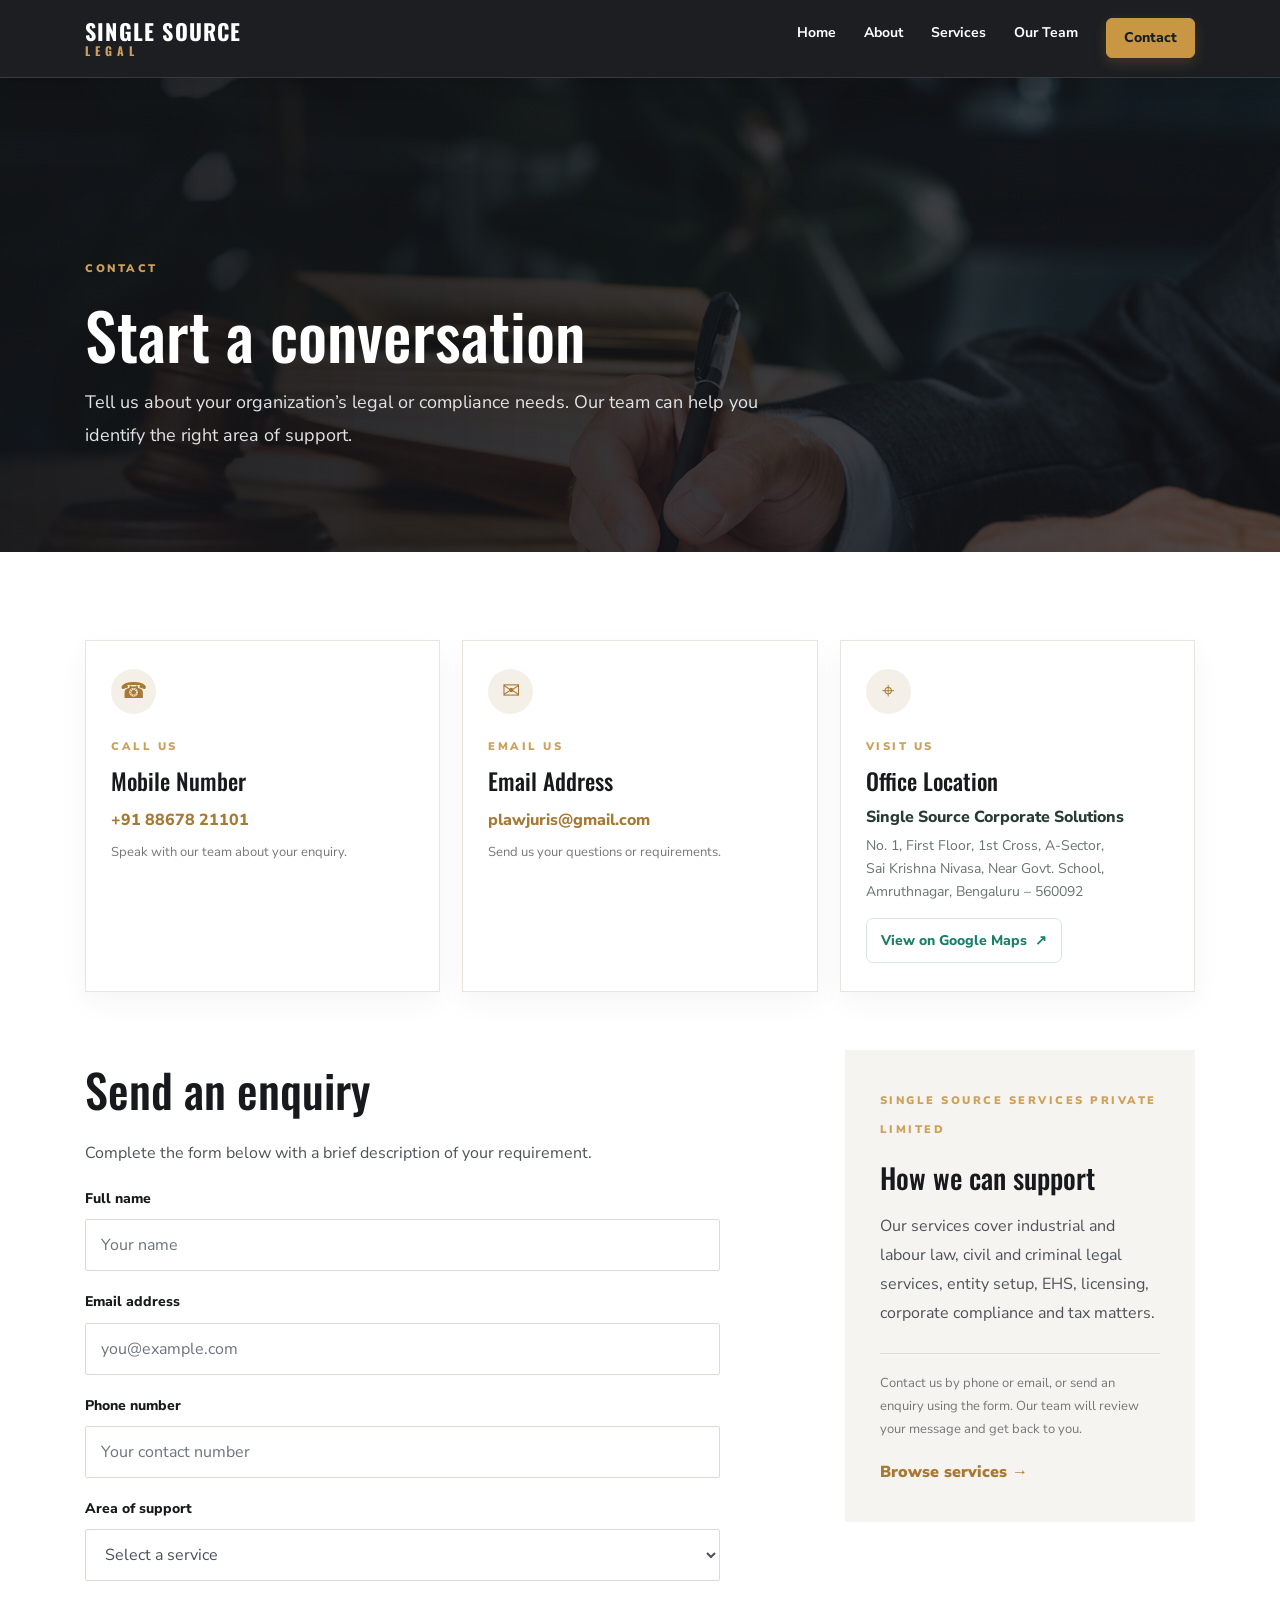
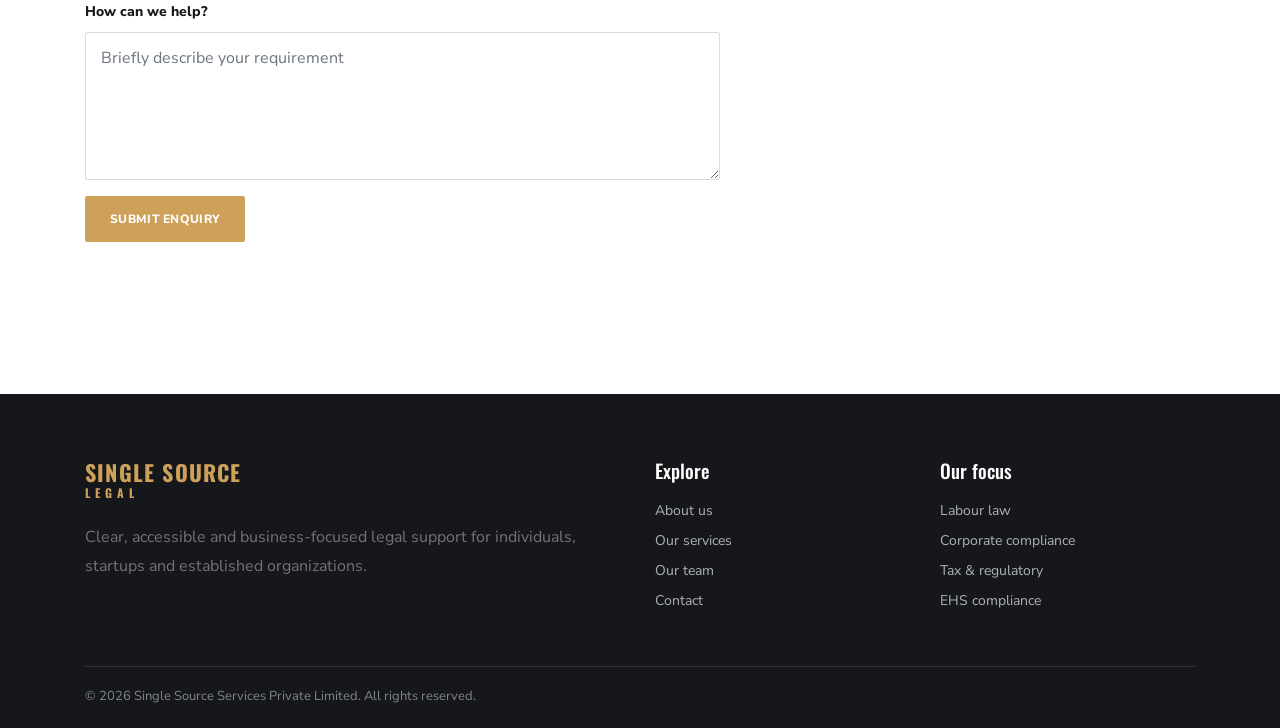
==== commit 4020a46a: "contact page updated" ====
--- a/contact.html
+++ b/contact.html
@@ -1,11 +1,655 @@
-<!DOCTYPE html><html lang="en"><head><meta charset="utf-8"><meta name="viewport" content="width=device-width, initial-scale=1"><meta name="description" content="Single Source Legal Services provides business-focused legal, labour, corporate compliance and regulatory support."><title>Contact Us | Single Source Legal Services</title><link rel="preconnect" href="https://fonts.googleapis.com"><link href="https://fonts.googleapis.com/css?family=Nunito+Sans:300,400,600,700,800,900|Oswald:400,500,600,700" rel="stylesheet"><link rel="stylesheet" href="css/bootstrap.min.css"><link rel="stylesheet" href="fonts/icomoon/style.css"><link rel="stylesheet" href="css/style.css"><link rel="stylesheet" href="css/custom.css"></head><body><header class="site-header"><div class="container nav-wrap"><a class="brand" href="index.html">SINGLE SOURCE<span>LEGAL</span></a><button class="nav-toggle" aria-label="Toggle navigation" aria-expanded="false"><span></span><span></span><span></span></button><nav class="main-nav"><ul><li class=""><a href="index.html">Home</a></li><li class=""><a href="about.html">About</a></li><li class=""><a href="services.html">Services</a></li><li class=""><a href="team.html">Our Team</a></li><li class="active"><a href="contact.html">Contact</a></li></ul></nav></div></header><main><section class="page-hero"><div class="container"><span class="eyebrow">CONTACT</span><h1>Start a conversation</h1><p>Tell us about your organization’s legal or compliance needs. Our team can help you identify the right area of support.</p></div></section><section class="section-pad"><div class="container">
-<div class="contact-info-grid">
-  <article class="contact-info-card"><span class="contact-info-icon">☎</span><span class="eyebrow">CALL US</span><h3>Mobile Number</h3><a href="tel:+910000000000">Add official mobile number</a><p>Replace this with your verified business phone number.</p></article>
-  <article class="contact-info-card"><span class="contact-info-icon">✉</span><span class="eyebrow">EMAIL US</span><h3>Email Address</h3><a href="mailto:info@example.com">Add official email address</a><p>Replace this with your verified business email.</p></article>
-  <article class="contact-info-card"><span class="contact-info-icon">⌖</span><span class="eyebrow">VISIT US</span><h3>Office Location</h3><p class="contact-value">Add office address</p><p>Replace this with the company’s verified office location.</p></article>
-</div>
-<div class="row"><div class="col-lg-7 mb-5"><h2 class="section-heading">Send an enquiry</h2><p>Complete the form below with a brief description of your requirement.</p><form id="contactForm" method="POST" action="https://api.web3forms.com/submit">
-<input type="hidden" name="access_key" value="YOUR_WEB3FORMS_ACCESS_KEY">
-<input type="hidden" name="subject" value="New Enquiry - Single Source Legal Services">
-<input type="hidden" name="from_name" value="Single Source Legal Services Website">
-<input type="checkbox" name="botcheck" class="hidden" style="display:none"><div class="form-group"><label for="name">Full name</label><input class="form-control" id="name" name="name" required placeholder="Your name"></div><div class="form-group"><label for="email">Email address</label><input class="form-control" id="email" name="email" type="email" required placeholder="you@example.com"></div><div class="form-group"><label for="phone">Phone number</label><input class="form-control" id="phone" name="phone" placeholder="Your contact number"></div><div class="form-group"><label for="service">Area of support</label><select class="form-control" id="service" name="service" required><option value="">Select a service</option><option>Industrial & Labour Law Support</option><option>Civil and Criminal Legal Services</option><option>Entity Registration & Setup</option><option>EHS (Environment, Health & Safety)</option><option>Licenses, Registrations & End to End Compliance Solutions</option><option>Corporate Compliance</option><option>Tax & Regulatory Compliance</option></select></div><div class="form-group"><label for="message">How can we help?</label><textarea class="form-control" id="message" name="message" rows="5" required placeholder="Briefly describe your requirement"></textarea></div><button class="btn btn-primary" id="submitBtn" type="submit">Submit Enquiry</button><p id="formNotice" class="form-notice" role="status"></p></form></div><div class="col-lg-4 offset-lg-1"><div class="contact-panel"><span class="eyebrow">SINGLE SOURCE SERVICES PRIVATE LIMITED</span><h3>How we can support</h3><p>Our services cover industrial and labour law, civil and criminal legal services, entity setup, EHS, licensing, corporate compliance and tax matters.</p><p class="small-note">Please replace the sample phone number, email address and office location in this page with verified company contact details before publishing.</p><a class="text-link" href="services.html">Browse services →</a></div></div></div></div></section></main><footer class="site-footer"><div class="container"><div class="row"><div class="col-lg-6 mb-4"><a class="brand footer-brand" href="index.html">SINGLE SOURCE<span>LEGAL</span></a><p class="mt-3">Clear, accessible and business-focused legal support for individuals, startups and established organizations.</p></div><div class="col-lg-3 col-6"><h4>Explore</h4><a href="about.html">About us</a><a href="services.html">Our services</a><a href="team.html">Our team</a><a href="contact.html">Contact</a></div><div class="col-lg-3 col-6"><h4>Our focus</h4><a href="services.html">Labour law</a><a href="services.html">Corporate compliance</a><a href="services.html">Tax & regulatory</a><a href="services.html">EHS compliance</a></div></div><div class="copyright">© <span id="year"></span> Single Source Services Private Limited. All rights reserved.</div></div></footer><script src="js/jquery-3.3.1.min.js"></script><script src="js/bootstrap.min.js"></script><script src="js/custom.js"></script></body></html>+<!doctype html>
+<html lang="en">
+  <head>
+    <meta charset="utf-8" />
+    <meta name="viewport" content="width=device-width, initial-scale=1" />
+    <meta
+      name="description"
+      content="Contact Single Source Corporate Solutions for legal, labour, corporate compliance and regulatory support."
+    />
+    <title>Contact Us | Single Source Legal Services</title>
+    <link rel="preconnect" href="https://fonts.googleapis.com" />
+    <link
+      href="https://fonts.googleapis.com/css?family=Nunito+Sans:300,400,600,700,800,900|Oswald:400,500,600,700"
+      rel="stylesheet"
+    />
+    <link rel="stylesheet" href="css/bootstrap.min.css" />
+    <link rel="stylesheet" href="fonts/icomoon/style.css" />
+    <link rel="stylesheet" href="css/style.css" />
+    <link rel="stylesheet" href="css/custom.css" />
+    <style>
+      .ss-popup-overlay {
+        position: fixed;
+        inset: 0;
+        z-index: 99999;
+        display: none;
+        align-items: center;
+        justify-content: center;
+        padding: 20px;
+        background: rgba(15, 28, 24, 0.62);
+      }
+      .ss-popup-overlay.show {
+        display: flex;
+      }
+      .ss-popup {
+        width: min(100%, 440px);
+        padding: 34px 28px 28px;
+        background: #fff;
+        border-radius: 18px;
+        text-align: center;
+        box-shadow: 0 24px 70px rgba(0, 0, 0, 0.24);
+        animation: ssPopupIn 0.22s ease-out;
+      }
+      @keyframes ssPopupIn {
+        from {
+          opacity: 0;
+          transform: translateY(12px);
+        }
+        to {
+          opacity: 1;
+          transform: translateY(0);
+        }
+      }
+      .ss-popup-icon {
+        width: 66px;
+        height: 66px;
+        margin: 0 auto 17px;
+        border-radius: 50%;
+        display: grid;
+        place-items: center;
+        background: #dcfce9;
+        color: #15945f;
+        font-size: 30px;
+      }
+      .ss-popup.error .ss-popup-icon {
+        background: #fee2e2;
+        color: #dc2626;
+      }
+      .ss-popup h3 {
+        margin: 0 0 10px;
+        color: #173d32;
+        font-size: 24px;
+        font-weight: 900;
+      }
+      .ss-popup p {
+        margin: 0 0 22px;
+        color: #66766f;
+        line-height: 1.6;
+      }
+      .ss-popup-close {
+        border: 0;
+        border-radius: 8px;
+        background: #178066;
+        color: #fff;
+        padding: 11px 26px;
+        font-weight: 700;
+        cursor: pointer;
+      }
+      .ss-popup-close:hover {
+        background: #126b55;
+      }
+      #submitBtn:disabled {
+        opacity: 0.65;
+        cursor: not-allowed;
+      }
+      .contact-info-card .contact-value {
+        overflow-wrap: anywhere;
+      }
+      /* Contact card: keep the address readable and the map action distinct. */
+      .contact-info-card .location-business-name {
+        margin: 8px 0 5px;
+        color: #263b35;
+        font-size: 16px;
+        font-weight: 800;
+        line-height: 1.45;
+      }
+      .contact-info-card .location-address {
+        margin: 0 0 15px;
+        color: #68756f;
+        font-size: 14px;
+        font-weight: 400;
+        line-height: 1.65;
+        overflow-wrap: normal;
+      }
+      .contact-info-card .location-map-link {
+        display: inline-flex;
+        align-items: center;
+        gap: 8px;
+        padding: 9px 14px;
+        border: 1px solid #d8e7e1;
+        border-radius: 7px;
+        color: #178066;
+        font-size: 14px;
+        font-weight: 800;
+        text-decoration: none;
+        transition:
+          background 0.2s ease,
+          color 0.2s ease,
+          border-color 0.2s ease;
+      }
+      .contact-info-card .location-map-link:hover {
+        background: #178066;
+        border-color: #178066;
+        color: #fff;
+      }
+      /* Highlight the current page in the primary navigation. */
+      .main-nav ul li.active > a {
+        display: inline-flex;
+        align-items: center;
+        justify-content: center;
+        padding: 10px 17px;
+        border: 1px solid #178066;
+        border-radius: 7px;
+        background: #178066;
+        color: #fff !important;
+        font-weight: 800;
+        box-shadow: 0 4px 12px rgba(23, 128, 102, 0.16);
+      }
+      .main-nav ul li.active > a:hover {
+        background: #126b55;
+        border-color: #126b55;
+        color: #fff !important;
+      }
+      @media (max-width: 767px) {
+        .contact-info-card .location-address {
+          font-size: 13px;
+        }
+        .main-nav ul li.active > a {
+          display: flex;
+          width: 100%;
+          justify-content: flex-start;
+        }
+      }
+
+      /* Single Source Legal theme: charcoal, white and muted gold. */
+      .main-nav ul li.active > a {
+        display: inline-flex;
+        align-items: center;
+        justify-content: center;
+        padding: 11px 19px;
+        border: 1px solid #c99743;
+        border-radius: 6px;
+        background: #c99743;
+        color: #1b1c1f !important;
+        font-weight: 800;
+        box-shadow: 0 5px 14px rgba(201, 151, 67, 0.2);
+        transition:
+          background 0.2s ease,
+          color 0.2s ease,
+          transform 0.2s ease;
+      }
+      .main-nav ul li.active > a:hover {
+        background: #e0b35f;
+        border-color: #e0b35f;
+        color: #17181b !important;
+        transform: translateY(-1px);
+      }
+      .ss-popup-overlay {
+        background: rgba(17, 18, 21, 0.72);
+        backdrop-filter: blur(4px);
+      }
+      .ss-popup {
+        width: min(100%, 660px);
+        padding: 48px 42px 40px;
+        border: 1px solid rgba(201, 151, 67, 0.22);
+        border-radius: 24px;
+        background: #fff;
+        box-shadow: 0 28px 90px rgba(0, 0, 0, 0.3);
+      }
+      .ss-popup-icon {
+        width: 78px;
+        height: 78px;
+        margin-bottom: 22px;
+        background: #f6efe3;
+        color: #c18b32;
+        font-size: 36px;
+      }
+      .ss-popup.error .ss-popup-icon {
+        background: #fbe9e7;
+        color: #c43d32;
+      }
+      .ss-popup h3 {
+        color: #1b1c1f;
+        font-family: "Oswald", sans-serif;
+        font-size: 32px;
+        font-weight: 600;
+        line-height: 1.2;
+      }
+      .ss-popup p {
+        max-width: 500px;
+        margin: 0 auto 26px;
+        color: #687078;
+        font-size: 17px;
+        line-height: 1.65;
+      }
+      .ss-popup-close {
+        min-width: 140px;
+        padding: 13px 28px;
+        border: 1px solid #c99743;
+        border-radius: 8px;
+        background: #c99743;
+        color: #17181b;
+        font-size: 16px;
+        font-weight: 800;
+        transition:
+          background 0.2s ease,
+          transform 0.2s ease;
+      }
+      .ss-popup-close:hover {
+        background: #e0b35f;
+        color: #17181b;
+        transform: translateY(-1px);
+      }
+      @media (max-width: 767px) {
+        .main-nav ul li.active > a {
+          display: flex;
+          width: 100%;
+          justify-content: flex-start;
+          padding: 12px 15px;
+        }
+        .ss-popup {
+          padding: 34px 22px 28px;
+          border-radius: 18px;
+        }
+        .ss-popup h3 {
+          font-size: 27px;
+        }
+        .ss-popup p {
+          font-size: 15px;
+        }
+      }
+
+      /* Compact, professionally sized active Contact navigation button */
+      .main-nav ul li.active > a {
+        display: inline-flex !important;
+        align-items: center !important;
+        justify-content: center !important;
+        height: 40px !important;
+        min-height: 40px !important;
+        padding: 0 17px !important;
+        line-height: 1 !important;
+        box-sizing: border-box !important;
+        white-space: nowrap;
+      }
+
+      .main-nav ul li.active > a:hover,
+      .main-nav ul li.active > a:focus-visible {
+        background: #e0b35f !important;
+        border-color: #e0b35f !important;
+        color: #17181b !important;
+      }
+
+      /* Google Maps button changes to the site's muted-gold accent on hover */
+      .contact-info-card .location-map-link {
+        transition:
+          background-color 0.2s ease,
+          color 0.2s ease,
+          border-color 0.2s ease,
+          transform 0.2s ease;
+      }
+
+      .contact-info-card .location-map-link:hover,
+      .contact-info-card .location-map-link:focus-visible {
+        background: #c99743 !important;
+        border-color: #c99743 !important;
+        color: #17181b !important;
+        text-decoration: none;
+        transform: translateY(-1px);
+      }
+
+      @media (max-width: 767px) {
+        .main-nav ul li.active > a {
+          width: 100% !important;
+          height: 40px !important;
+          min-height: 40px !important;
+          padding: 0 15px !important;
+          justify-content: flex-start !important;
+        }
+      }
+    </style>
+  </head>
+  <body>
+    <header class="site-header">
+      <div class="container nav-wrap">
+        <a class="brand" href="index.html">SINGLE SOURCE<span>LEGAL</span></a>
+        <button
+          class="nav-toggle"
+          aria-label="Toggle navigation"
+          aria-expanded="false"
+        >
+          <span></span><span></span><span></span>
+        </button>
+        <nav class="main-nav">
+          <ul>
+            <li><a href="index.html">Home</a></li>
+            <li><a href="about.html">About</a></li>
+            <li><a href="services.html">Services</a></li>
+            <li><a href="team.html">Our Team</a></li>
+            <li class="active"><a href="contact.html">Contact</a></li>
+          </ul>
+        </nav>
+      </div>
+    </header>
+
+    <main>
+      <section class="page-hero">
+        <div class="container">
+          <span class="eyebrow">CONTACT</span>
+          <h1>Start a conversation</h1>
+          <p>
+            Tell us about your organization’s legal or compliance needs. Our
+            team can help you identify the right area of support.
+          </p>
+        </div>
+      </section>
+
+      <section class="section-pad">
+        <div class="container">
+          <div class="contact-info-grid">
+            <article class="contact-info-card">
+              <span class="contact-info-icon">☎</span>
+              <span class="eyebrow">CALL US</span>
+              <h3>Mobile Number</h3>
+              <a href="tel:+918867821101">+91 88678 21101</a>
+              <p>Speak with our team about your enquiry.</p>
+            </article>
+            <article class="contact-info-card">
+              <span class="contact-info-icon">✉</span>
+              <span class="eyebrow">EMAIL US</span>
+              <h3>Email Address</h3>
+              <a href="mailto:plawjuris@gmail.com">plawjuris@gmail.com</a>
+              <p>Send us your questions or requirements.</p>
+            </article>
+            <article class="contact-info-card">
+              <span class="contact-info-icon">⌖</span>
+              <span class="eyebrow">VISIT US</span>
+              <h3>Office Location</h3>
+              <p class="location-business-name">
+                Single Source Corporate Solutions
+              </p>
+              <p class="contact-value location-address">
+                No. 1, First Floor, 1st Cross, A-Sector,<br />Sai Krishna
+                Nivasa, Near Govt. School,<br />Amruthnagar, Bengaluru – 560092
+              </p>
+              <a
+                class="location-map-link"
+                href="https://www.google.com/maps/search/?api=1&query=Single%20Source%20Corporate%20Solutions%2C%20No.1%20First%20Floor%2C%201st%20Cross%2C%20A-Sector%2C%20Sai%20Krishna%20Nivasa%2C%20Near%20Govt.%20School%2C%20Amruthnagar%2C%20Bangalore%20560092"
+                target="_blank"
+                rel="noopener"
+                >View on Google Maps <span aria-hidden="true">↗</span></a
+              >
+            </article>
+          </div>
+
+          <div class="row">
+            <div class="col-lg-7 mb-5">
+              <h2 class="section-heading">Send an enquiry</h2>
+              <p>
+                Complete the form below with a brief description of your
+                requirement.
+              </p>
+              <form id="contactForm">
+                <input
+                  type="hidden"
+                  name="access_key"
+                  value="b1de10c2-555b-4009-8041-a37d1d3af2c1"
+                />
+                <input
+                  type="hidden"
+                  name="subject"
+                  value="New Enquiry - Single Source Legal Services"
+                />
+                <input
+                  type="hidden"
+                  name="from_name"
+                  value="Single Source Legal Services Website"
+                />
+                <input
+                  type="checkbox"
+                  name="botcheck"
+                  class="hidden"
+                  style="display: none"
+                  tabindex="-1"
+                  autocomplete="off"
+                />
+                <div class="form-group">
+                  <label for="name">Full name</label>
+                  <input
+                    class="form-control"
+                    id="name"
+                    name="name"
+                    required
+                    placeholder="Your name"
+                  />
+                </div>
+                <div class="form-group">
+                  <label for="email">Email address</label>
+                  <input
+                    class="form-control"
+                    id="email"
+                    name="email"
+                    type="email"
+                    required
+                    placeholder="you@example.com"
+                  />
+                </div>
+                <div class="form-group">
+                  <label for="phone">Phone number</label>
+                  <input
+                    class="form-control"
+                    id="phone"
+                    name="phone"
+                    type="tel"
+                    placeholder="Your contact number"
+                  />
+                </div>
+                <div class="form-group">
+                  <label for="service">Area of support</label>
+                  <select
+                    class="form-control"
+                    id="service"
+                    name="service"
+                    required
+                  >
+                    <option value="">Select a service</option>
+                    <option>Industrial &amp; Labour Law Support</option>
+                    <option>Civil and Criminal Legal Services</option>
+                    <option>Entity Registration &amp; Setup</option>
+                    <option>EHS (Environment, Health &amp; Safety)</option>
+                    <option>
+                      Licenses, Registrations &amp; End to End Compliance
+                      Solutions
+                    </option>
+                    <option>Corporate Compliance</option>
+                    <option>Tax &amp; Regulatory Compliance</option>
+                  </select>
+                </div>
+                <div class="form-group">
+                  <label for="message">How can we help?</label>
+                  <textarea
+                    class="form-control"
+                    id="message"
+                    name="message"
+                    rows="5"
+                    required
+                    placeholder="Briefly describe your requirement"
+                  ></textarea>
+                </div>
+                <button class="btn btn-primary" id="submitBtn" type="submit">
+                  Submit Enquiry
+                </button>
+                <p
+                  id="formNotice"
+                  class="form-notice"
+                  role="status"
+                  aria-live="polite"
+                ></p>
+              </form>
+            </div>
+            <div class="col-lg-4 offset-lg-1">
+              <div class="contact-panel">
+                <span class="eyebrow"
+                  >SINGLE SOURCE SERVICES PRIVATE LIMITED</span
+                >
+                <h3>How we can support</h3>
+                <p>
+                  Our services cover industrial and labour law, civil and
+                  criminal legal services, entity setup, EHS, licensing,
+                  corporate compliance and tax matters.
+                </p>
+                <p class="small-note">
+                  Contact us by phone or email, or send an enquiry using the
+                  form. Our team will review your message and get back to you.
+                </p>
+                <a class="text-link" href="services.html">Browse services →</a>
+              </div>
+            </div>
+          </div>
+        </div>
+      </section>
+    </main>
+
+    <footer class="site-footer">
+      <div class="container">
+        <div class="row">
+          <div class="col-lg-6 mb-4">
+            <a class="brand footer-brand" href="index.html"
+              >SINGLE SOURCE<span>LEGAL</span></a
+            >
+            <p class="mt-3">
+              Clear, accessible and business-focused legal support for
+              individuals, startups and established organizations.
+            </p>
+          </div>
+          <div class="col-lg-3 col-6">
+            <h4>Explore</h4>
+            <a href="about.html">About us</a
+            ><a href="services.html">Our services</a
+            ><a href="team.html">Our team</a><a href="contact.html">Contact</a>
+          </div>
+          <div class="col-lg-3 col-6">
+            <h4>Our focus</h4>
+            <a href="services.html">Labour law</a
+            ><a href="services.html">Corporate compliance</a
+            ><a href="services.html">Tax &amp; regulatory</a
+            ><a href="services.html">EHS compliance</a>
+          </div>
+        </div>
+        <div class="copyright">
+          © <span id="year"></span> Single Source Services Private Limited. All
+          rights reserved.
+        </div>
+      </div>
+    </footer>
+
+    <div
+      class="ss-popup-overlay"
+      id="formPopup"
+      role="dialog"
+      aria-modal="true"
+      aria-labelledby="popupTitle"
+    >
+      <div class="ss-popup" id="popupBox">
+        <div class="ss-popup-icon" id="popupIcon">
+          <span aria-hidden="true">✓</span>
+        </div>
+        <h3 id="popupTitle">Enquiry submitted!</h3>
+        <p id="popupMessage">
+          Thank you for contacting Single Source Legal Services. Our team will
+          get back to you soon.
+        </p>
+        <button type="button" class="ss-popup-close" id="popupClose">
+          Close
+        </button>
+      </div>
+    </div>
+
+    <script src="js/jquery-3.3.1.min.js"></script>
+    <script src="js/bootstrap.min.js"></script>
+    <script src="js/custom.js"></script>
+    <script>
+      document.addEventListener("DOMContentLoaded", function () {
+        const form = document.getElementById("contactForm");
+        const popup = document.getElementById("formPopup");
+        const popupBox = document.getElementById("popupBox");
+        const popupIcon = document.getElementById("popupIcon");
+        const popupTitle = document.getElementById("popupTitle");
+        const popupMessage = document.getElementById("popupMessage");
+        const popupClose = document.getElementById("popupClose");
+        const submitBtn = document.getElementById("submitBtn");
+        const notice = document.getElementById("formNotice");
+
+        function showPopup(success, title, message) {
+          popupBox.classList.toggle("error", !success);
+          popupIcon.innerHTML = success
+            ? '<span aria-hidden="true">✓</span>'
+            : '<span aria-hidden="true">!</span>';
+          popupTitle.textContent = title;
+          popupMessage.textContent = message;
+          popup.classList.add("show");
+          document.body.style.overflow = "hidden";
+          popupClose.focus();
+        }
+        function closePopup() {
+          popup.classList.remove("show");
+          document.body.style.overflow = "";
+        }
+
+        popupClose.addEventListener("click", closePopup);
+        popup.addEventListener("click", function (event) {
+          if (event.target === popup) closePopup();
+        });
+        document.addEventListener("keydown", function (event) {
+          if (event.key === "Escape" && popup.classList.contains("show"))
+            closePopup();
+        });
+
+        form.addEventListener("submit", async function (event) {
+          event.preventDefault();
+          if (!form.reportValidity()) return;
+
+          const originalText = submitBtn.innerHTML;
+          submitBtn.disabled = true;
+          submitBtn.textContent = "Submitting...";
+          notice.textContent = "Sending your enquiry...";
+          notice.style.color = "#178066";
+
+          try {
+            const response = await fetch("https://api.web3forms.com/submit", {
+              method: "POST",
+              body: new FormData(form),
+              headers: { Accept: "application/json" },
+            });
+            const result = await response.json();
+            if (!response.ok || !result.success) {
+              throw new Error(
+                result.message ||
+                  "Unable to submit your enquiry. Please try again.",
+              );
+            }
+            form.reset();
+            notice.textContent =
+              "Your enquiry has been submitted successfully.";
+            showPopup(
+              true,
+              "Enquiry submitted successfully!",
+              "Thank you for contacting Single Source Legal Services. We have received your enquiry and our team will get back to you soon.",
+            );
+          } catch (error) {
+            notice.textContent =
+              "We couldn't submit your enquiry. Please try again or contact us by phone.";
+            notice.style.color = "#b42318";
+            showPopup(
+              false,
+              "Submission failed",
+              error.message || "Something went wrong. Please try again.",
+            );
+          } finally {
+            submitBtn.disabled = false;
+            submitBtn.innerHTML = originalText;
+          }
+        });
+      });
+    </script>
+  </body>
+</html>
